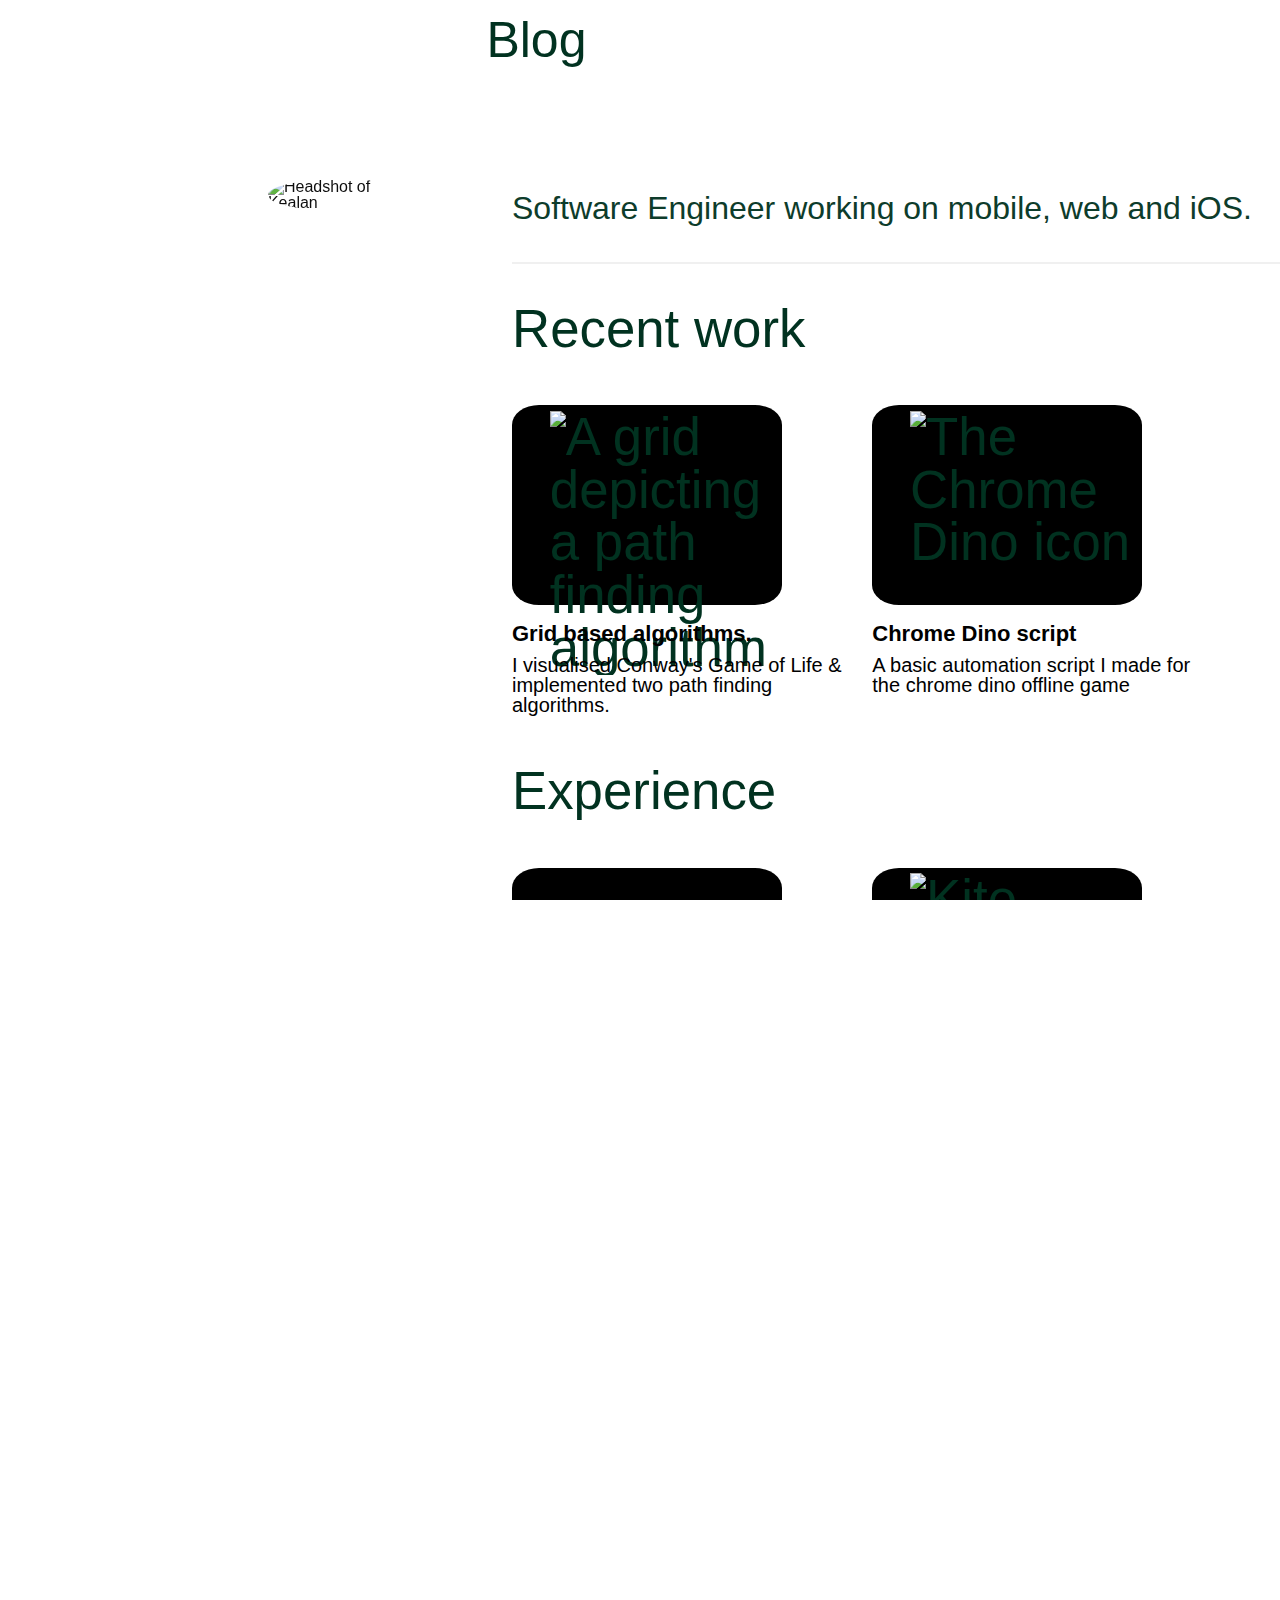
==== index.html @ 97d8ef29 "Add semantic markup for screen readers" ====
<!DOCTYPE html>
<html lang="en">

<head>
  <meta charset="utf-8">
  <title>Kealan Parr</title>
  <link rel="icon" type="image/png" href="assets/misc/icon.svg" sizes="16x16">
  <link href="assets/styles.css" rel="stylesheet">
  <script async src="assets/index.js"></script>
  <meta name="viewport" content="width=device-width,initial-scale=1.0">
</head>

<!-- I ideally would like to call this about.html, but Netlify need a file to be called index.html 🤔🤔🤔 -->
<body onload="window.scrollTo(0,0);">
  <div class="header">
    <div class="burgerContainer" onclick="burgerNav(this)">
      <div class="topBar"></div>
      <div class="middleBar"></div>
      <div class="bottomBar"></div>
    </div>
    <ul class="burgerNavHeader">
      <li class="burgerHeader">
        <a class="burgerNav" href="https://kealanparr.dev/">Blog</a>
      </li>
    </ul>
    <header class="inner noDrag">
      <img src="assets/misc/kealan.jpg" alt="Headshot of Kealan" class="headshot">
      <h1 class="intro">Hi, I'm Kealan Parr.</h1>
      <div class="contact">
        <ul>
          <!-- Email-->
          <li class="socialIcon">
            <a class="email iconLink" href="mailto:kea_parr@hotmail.co.uk" target="_blank"></a>
          </li>
          <!-- CV-->
          <li class="socialIcon">
            <a class="cv iconLink" href="assets/misc/KealanParrCV.pdf" target="_blank"></a>
          </li>
          <!-- Twitter-->
          <li class="socialIcon">
            <a class="twitter iconLink" href="https://twitter.com/kealanparr" target="_blank"></a>
          </li>
          <!-- GitHub-->
          <li class="socialIcon">
            <a class="github iconLink" href="https://github.com/AnonRobot" target="_blank"></a>
          </li>
          <!-- CodeWars-->
          <li class="socialIcon">
            <a class="codewars iconLink" href="https://www.codewars.com/users/KeaParr" target="_blank"></a>
          </li>
          <!-- LeetCode-->
          <li class="socialIcon">
            <a class="leetcode iconLink" href="https://leetcode.com/anonprogramman/" target="_blank"></a>
          </li>
        </ul>
      </div>
    </header>
  </div>
  <nav class="navContainer">
    <ul>
      <li class="navHeader">
        <a class="nav" href="https://kealanparr.dev/">
          Blog
        </a>
      </li>
    </ul>
  </nav>
  <main class="content">
    <h2 class="workStatement">Software Engineer working on mobile, web and iOS.</h2>
    <h3 class="rowHeader">Recent work</h3>
    <section class="row"><h6 class="screenReaderAccessibility">Recent work</h6>
      <div class="item">
        <div class="panel">
          <img class="logo" src="assets/panels/pathfinders.jpg" onclick="panelNav('https://github.com/AnonymousRepositoryStuff/path-finder-js/blob/master/PathFinder.js')" alt="A grid depicting a path finding algorithm">
        </div>
        <div>
          <p class="panelHeader">Grid based algorithms.</p>
          <p class="panelDescription">I visualised Conway's Game of Life & implemented two path finding algorithms.</p>
        </div>
      </div>
      <div class="item">
        <div class="panel">
          <img class="logo" src="assets/panels/dino.png" onclick="panelNav('https://github.com/AnonymousRepositoryStuff/Chrome-Dino-JS-script')" alt="The Chrome Dino icon">
        </div>
        <div>
          <p class="panelHeader">Chrome Dino script</p>
          <p class="panelDescription">A basic automation script I made for the chrome dino offline game</p>
        </div>
      </div>
    </section>
    <h3 class="rowHeader">Experience</h3>
      <section class="row"><h6 class="screenReaderAccessibility">Experience</h6>
        <div class="item">
          <div class="panel">
            <!-- Has to a div as we are using background property -->
            <span class="bet365" onclick="panelNav('https://www.bet365.com/#/HO/')" role="img" aria-label="bet365 logo"></span>
          </div>
          <div>
            <p class="panelHeader">bet365</p>
            <p class="position">Software Engineer</p>
            <p class="panelDescription">Talented software developer, delivering projects on the mobile, web and iOS
              app products. Entrusted with out of hours on-call duties, and mentoring juniors, working in a high
              pressure environment.</p>
          </div>
        </div>
        <div class="item">
          <div class="panel">
            <img class="logo" src="assets/panels/kite.png" alt="Kite Apparel logo">
          </div>
          <div>
            <p class="panelHeader">Kite Apparel</p>
            <p class="position">Free-lance Web developer</p>
            <p class="panelDescription">Produced a website, with 40 product pages from a customers specification.
              Worked collaboratively with a client to understand their needs; successfully created their site. Gained
              the ability to be incredibly accurate, as this project was completed alone. Delivering on time and on
              budget.</p>
          </div>
        </div>
      </section>
      <section class="row"><h6 class="screenReaderAccessibility">Experience</h6>
        <div class="item">
          <div class="panel">
            <img class="logo fdm" src="assets/panels/fdm.jpg" loading="lazy" onclick="panelNav('https://www.fdmgroup.com/')" alt="FDMGroup logo">
          </div>
          <div>
            <p class="panelHeader">FDM Group</p>
            <p class="position">Software Engineer Trainee</p>
            <p class="panelDescription">Finished a comprehensive programming training course covering: SQL, UNIX, OOP
              & C#. Received a passing grade and was immediately placed, passing all technical & business interviews
            </p>
          </div>
        </div>
        <div class="item">
          <div class="panel">
            <img class="logo mmaMMU" src="assets/panels/mmaMMU.png" loading="lazy" alt="An image of an MMA glove" >
          </div>
          <div>
            <p class="panelHeader">Manchester</p>
            <p class="position">Various Volunteering Roles</p>
            <p class="panelDescription">Various volunteering roles from teaching an MMA class, reading to
              disadvantaged children, tree planting & library work. As a reading volunteer some children jumped two
              reading years in six months, as a result of firm & fair pupil control.</p>
          </div>
        </div>
      </section>
    <h3 class="rowHeader">Education</h3>
      <section class="row"><h6 class="screenReaderAccessibility">Education</h6>
        <div class="item">
          <div class="panel">
            <img class="logo" src="assets/panels/mmu.png" loading="lazy" onclick="panelNav('https://www.mmu.ac.uk/')" alt="MMU logo">
          </div>
          <div>
            <p class="panelHeader">BSc Biology</p>
            <p class="position">Manchester Metropolitan University</p>
            <p class="panelDescription">First class honours</p>
          </div>
        </div>
        <div class="item">
          <div class="panel" id="northCodersPanel">
            <img class="logo" src="assets/panels/northCoders.png" loading="lazy" onclick="panelNav('https://northcoders.com/')" alt="northCoders logo">
          </div>
          <div>
            <p class="panelHeader"> Ignite Course</p>
            <p class="position">Northcoders</p>
            <p class="panelDescription">Completion of all sessions and projects</p>
          </div>
        </div>
      </section>
    <h3 class="rowHeader">Successes</h3>
      <section class="row"><h6 class="screenReaderAccessibility">Successes</h6>
        <div class="item" >
          <div class="panel">
            <img class="logo empire" src="assets/panels/empire.png" loading="lazy" onclick="panelNav('https://www.empiregrapplingevents.com/')" alt="Empire grappling logo">
          </div>
          <div>
            <p class="panelHeader">Empire International Open</p>
            <p class="position">Predators MMA & BJJ Academy</p>
            <p class="panelDescription">Gold</p>
          </div>
        </div>
        <div class="item">
          <div class="panel" id="navyPanel">
            <img class="logo" src="assets/panels/navy.png" loading="lazy" onclick="panelNav('https://www.royalnavy.mod.uk/our-organisation/bases-and-stations/training-establishments/university-royal-naval-units')" alt="The Royal Navy logo">
          </div>
          <div>
            <div>
              <p class="panelHeader">Foundation Degree</p>
              <p class="position">Management & Leadership</p>
              <p class="panelDescription">Royal Naval Reserves - Officer Training</p>
            </div>
          </div>
        </div>
      </section>
    <h3 class="rowHeader">Certificates</h3>
      <section class="row"><h6 class="screenReaderAccessibility">freeCodeCamp</h6>
        <div class="item">
          <div class="panel fccPanel">
            <img class="logo fcc" src="assets/panels/fcc.jpg" loading="lazy" onclick="panelNav('https://www.freecodecamp.org/certification/kealan-parr/responsive-web-design')" alt="freeCodeCamp logo">
          </div>
          <div>
            <p class="panelHeader">freeCodeCamp</p>
            <p class="position">Responsive Web Design</p>
            <p class="panelDescription">Completion of the course representing around 300hrs work</p>
          </div>
        </div>
        <div class="item">
          <div class="panel fccPanel">
            <img class="logo fcc" src="assets/panels/fcc.jpg" loading="lazy" onclick="panelNav('https://www.freecodecamp.org/certification/kealan-parr/javascript-algorithms-and-data-structures')" alt="freeCodeCamp logo">
          </div>
          <div>
            <p class="panelHeader">freeCodeCamp</p>
            <p class="position">JS Algorithms and Data Structures</p>
            <p class="panelDescription">Completion of the course representing around 300hrs work</p>
          </div>
        </div>
    </section>
  </main>
</body>
---- assets/styles.css ----
/*
* Prefixed by https://autoprefixer.github.io
* PostCSS: v7.0.29,
* Autoprefixer: v9.7.6
* Browsers: last 4 version
*/

/* ------------------------- CSS RESET ------------------------- */
a,abbr,acronym,address,applet,article,aside,audio,b,big,blockquote,body,canvas,caption,center,cite,code,dd,del,details,dfn,div,main,dl,dt,em,embed,fieldset,figcaption,figure,footer,form,h1,h2,h3,h4,h5,h6,header,hgroup,html,i,iframe,img,ins,kbd,label,legend,li,mark,menu,nav,object,ol,output,p,pre,q,ruby,s,samp,section,small,span,strike,strong,sub,summary,sup,table,tbody,td,tfoot,th,thead,time,tr,tt,u,ul,var,video {
    margin: 0;
    padding: 0;
    border: 0;
    font-size: 100%;
    font: inherit;
    vertical-align: baseline;
    font-family: "Source Sans Pro", Helvetica, sans-serif;
    -webkit-box-sizing: border-box;
            box-sizing: border-box;
}

article,aside,details,figcaption,figure,footer,header,hgroup,menu,nav,section {
    display: block
}

html { 
    height: 100%;
    overflow: auto;
}

body {
    line-height: 1;
    overflow: auto;
    height: 100%;
}

ol,ul {
    list-style: none;
}

a {
    text-decoration: none;
    color: #787878;
}

/* ------------------------- CSS RESET ------------------------- */

/* Accesability checks and W3 best practices is to include a header nested inside the section tag  */
/* But it looks quite ugly. So keep it there for screen readers, but hide it for sighted people */
.screenReaderAccessibility {
    display: none;
}

.mmu, .fcc, .empire {
    width: 200px;
    height: 110px;
}

.fdm, .mmaMMU {
    border-radius: 10%;
    width: 283px;
    height: 213px;
}

.contact {
    float: right;
}

.socialIcon {
    display: inline;
    margin-right: 18px;
}

.iconLink::before {
    content: "";
    display: inline-block;
    height: 40px;
    width: 40px;
    background-size: 40px 40px;
    background-repeat: no-repeat;
}

.email::before {
    background-image: url(socialIcons/email.svg);
}

.cv::before {
    background-image: url(socialIcons/cv.svg);
}

.twitter::before {
    background-image: url(socialIcons/twitter.svg);
}

.github::before {
    background-image: url(socialIcons/github.svg);
}

.codewars::before {
    background-image: url(socialIcons/codewars.svg);
}

.leetcode::before {
    background-image: url(socialIcons/leetcode.svg);
}

.headshot {
    width: 35%;
    float: right;
    border-radius: 50%;
    margin-bottom: 5%;
    min-width: 100px;
}

.intro {
    color: #fff;
    font-size: 2em;
    float: right;
    margin-bottom: 5%;
    text-align: right;
    width: 100%;
}

/* PASSED QA */

.topBar, .middleBar, .bottomBar {
    width: 100px;
    height: 5px;
    background-color: #fff;
    margin: 15px 0;
    -webkit-transition: 0.4s;
    -o-transition: 0.4s;
    transition: 0.4s;
}

.burgerOpenToggle .topBar {
    -webkit-transform: rotate(23deg);
    -ms-transform: rotate(23deg);
        transform: rotate(23deg);
}

.burgerOpenToggle .middleBar {opacity: 0;}

.burgerOpenToggle .bottomBar {
    -webkit-transform: rotate(-23deg);
    -ms-transform: rotate(-23deg);
        transform: rotate(-23deg);
}

/* Ensure the text and nav items come in on opacity */
.burgerOpenToggle .burgerHeader {
    -webkit-transition: opacity 0.3s;
    -o-transition: opacity 0.3s;
    transition: opacity 0.3s;
    -webkit-transition: opacity 0.5s;
    opacity: 1;
    pointer-events: all;
}

.burgerHeader {
    opacity: 0;
    pointer-events: none;
    display: inline-block;
    margin-right: 5%;
}

/* PASSED QA */

/* I included this because I hate on a click and drag everything highlights blue. Personal pref, but it drives me doolally */
.noDrag {
    -webkit-touch-callout: none;
    -webkit-user-select: none;
    -moz-user-select: none;
    -ms-user-select: none;
    user-select: none;
}

.header {
    position: fixed;
    width: 35%;
    height: 100%;
    opacity: 0.95;
    background-image: url(misc/forest.jpg);
    background-size: 100% 100%;
}

.inner {
    padding: 40% 8% 8% 0;
    height: 100%;
}

.iconify {
    width: 40px;
    height: 40px;
    color: #fff;
}

.navContainer {
    margin-left: 38%;
}

.content {
    position: relative;
    display: block;
    margin-left: 35%;
    padding-left: 5%;
    width: 65%;
}

.workStatement {
    font-size: 2em;
    color: #013220 ;
    border-bottom: solid 2px #efefef;
    padding: 5% 0;
    margin: 5% 0;
    opacity: 0.95;
}

.row {
    font-size: 3.3em;
    margin-bottom: 50px;
    width: 100%;
    float: left;
}

.rowHeader {
    font-size: 3.3em;
    color: #013220;
    margin-bottom: 50px;
    width: 100%;
    float: left;
}

.logo {
    width: 200px;
    height: 190px;
    margin-top: 2%;
    margin-left: 14%;
}

.item {
    vertical-align: top;
    width: 45%;
    display: inline-block;
}

#navyPanel {
    background-color: #000b40;
}

.position {
    font-size: 18px;
    width: 100%;
    display: block;
    font-weight: bold;
}

.burgerNavHeader {
    display: none;
}

.rowTwo {
    margin-top: 10%;
    margin-left: 38%;
}

.panelDescription {
    font-size: 20px;
    width: 100%;
    vertical-align: top;
    padding-right: 3%;
    display: inline-block;
}



.panel {
    background-color: black;
    height: 200px;
    width: 270px;
    border-radius: 10%;
    display: block;
    cursor: pointer;
    color: #013220;
}

.northCodersPanel {
    background-color: black;
    height: 200px;
    width: 270px;
    border-radius: 10%;
    display: block;
    cursor: pointer;
    color: #013220;
    text-align: center;
}

.bet365 {
    display: block;
    background: url(panels/bet365.svg);
    width: 70%;
    height: 100%;
    cursor: pointer;
    background-size: contain;
    background-repeat: no-repeat;
    background-position: 50%;
    margin: auto;
}


.panelHeader {
    padding-top: 5%;
    display: block;
    font-size: 22px;
    width: 100%;
    font-weight: bold;
}

.nav {
    font-size: 50px;
    color: #013220 ;
    display: inline-block;
    margin-bottom: 50px;
    margin-top: 15%;
}

.navHeader {
    display: inline-block;
    margin-right: 5%;
}

.burgerNav {
    color: #fff;
    display: inline-block;
    font-size: 50px;
    padding-bottom: 15%;
}

.burgerContainer {
    display: none;
    pointer-events: none;
}

.position, .panelHeader {
    padding-bottom: 3%;
}


/* ============================================================ 
 MEDIA QUERIES 
 
 • 320px is the smallest I think is reasonable to support 
 • https://ux.stackexchange.com/questions/53911/what-is-the-smallest-screen-size-you-design-for

 ============================================================ */

@media screen and (max-width: 1180px) {

    .burgerNavHeader {
        display: inline-block;
        width: 65%;
        vertical-align: top;
        margin-top: 7%;
        margin-left: 4%;
    }

    .burgerContainer {
        display: inline-block;
        margin-top: 6%;
        margin-left: 5%;
        cursor: pointer;
        pointer-events: all;
    }

    .inner {
        padding: 0% 10% 0% 10%;
        width: 100%;
        height: 71%;
    }
    
    .header {
        position: relative;
        width: 100%;
        height: 380px; 
    }

    .navContainer {
        display: none;
    }

    .content {
        margin-left: 3%;
        width: 97%;
    }

    .headshot {
        width: 15%;
        float: right;
        border-radius: 50%;
        margin-left: 5%;
        margin-top: 3%;
    }

    .intro {
        margin-top: 5%;
        margin-bottom: 3%;
        width: 70%;
    }

    .panel, .navyPanel {
        width: 350px;
        height: 230px;
    }

    .logo {
        width: 240px;
        height: 220px;
    }
}

@media screen and (max-width: 830px) {

    .topBar, .middleBar, .bottomBar {
        width: 80px;
        height: 5px;
    }

    .burgerNavHeader {
        margin-top: 8.5%;
    }

    .rowHeader {
        font-size: 2em;
    }

    .workStatement {
        font-size: 1.6em;
    }
    
    .item {
        padding-bottom: 4%;
    }

    .panel, .navyPanel {
        width: 275px;
        height: 170px;
    }
    
    .logo {
        width: 200px;
        height: 160px;
    }

    .panelHeader {
        font-size: 20px;
    }

    .position {
        font-size: 18px;
    }

    .panelDescription {
        font-size: 17px;
    }
    
    .header {
        height: 370px;
    }

    .inner {
        height: 40%;
    }

    .header {
        height: 350px;
    }

    .burgerOpenToggle .topBar {
        -webkit-transform: rotate(30deg);
        -ms-transform: rotate(30deg);
            transform: rotate(30deg);
    }
    
    .burgerOpenToggle .bottomBar {
        -webkit-transform: rotate(-30deg);
        -ms-transform: rotate(-30deg);
            transform: rotate(-30deg);
    }
}

@media screen and (max-width: 670px) {
    
    .logo {
        width: 150px;
        height: 130px;
    }

    .panel, .navyPanel {
        width: 200px;
        height: 140px;
    }

    .rowHeader {
        margin-bottom: 20px;
    } 

    .panelHeader, .position, .panelDescription {
        padding-right: 8%;
    }

    .workStatement {
        font-size: 20px;
    }

    .intro, .contact {
        float: none;
        text-align: right;
    }

    .socialIcon {
        margin-right: 4px;
    }

    .intro {
        font-size: 29px;
        padding-top: 6%;
        width: 100%;
    }

    .burgerOpenToggle .topBar {
        -webkit-transform: rotate(28deg);
        -ms-transform: rotate(28deg);
            transform: rotate(28deg);
    }
    
    .burgerOpenToggle .bottomBar {
        -webkit-transform: rotate(-28deg);
        -ms-transform: rotate(-28deg);
            transform: rotate(-28deg);
    }
}

@media screen and (max-width: 570px) {
   
    .intro {
        font-size: 25px;

    }

    .topBar, .middleBar, .bottomBar {
        width: 50px;
        margin: 5px 0;
    }

    .inner {
        padding: 0 10% 0 0;
    }

    .headshot {
        margin-bottom: 2%;
    }

    
    .burgerOpenToggle .topBar {
        -webkit-transform: rotate(23deg);
        -ms-transform: rotate(23deg);
            transform: rotate(23deg);
    }
    
    .burgerOpenToggle .bottomBar {
        -webkit-transform: rotate(-23deg);
        -ms-transform: rotate(-23deg);
            transform: rotate(-23deg);
    }
}

@media screen and (max-width: 490px) {

    .item {
        display: block;
        width: 100%;
    }

    .panel, .navyPanel {
        height: 250px;
        width: 96%;
        margin: auto;
    }

    .logo {
        width: 90%;
        height: 90%;
        margin-top: 3%;
        margin-left: 5%;
    }

    .content {
        margin-left: 0%;
        width: 100%;
        padding-left: 0;
    }

    .workStatement {
        padding-left: 5%;
    }

    .panelDescription {
        padding-right: 2%;
        font-size: 20px;
        padding-left: 3%;
    }

    .panelHeader {
        padding-right: 0;
        padding-left: 3%;
        font-size: 25px;
    }

    .rowHeader {
        padding-left: 3%;
    }

    .position {
        padding-left: 3%;
    }

    .headshot {
        display: block;
        margin-top: 5%;
        float: none;
        margin-left: 0;
        margin-right: 0;
        width: 30%;
        min-width: 150px;
    }

    .intro {
        display: none;
    }

    .inner {
        height: 67%;
        padding: 0 0 0 0;
    }

    .contact {
        text-align: center;
    }

    .headshot {
        margin: 0 auto 5% auto;
    }

    .codewars::before, .leetcode::before {
        display: none;
        pointer-events: none;
    }

    .socialIcon {
        margin-right: 10px;
    }

    .burgerOpenToggle .topBar {
        -webkit-transform: rotate(21deg);
        -ms-transform: rotate(21deg);
            transform: rotate(21deg);
    }
    
    .burgerOpenToggle .bottomBar {
        -webkit-transform: rotate(-21deg);
        -ms-transform: rotate(-21deg);
            transform: rotate(-21deg);
    }
} 

@media screen and (max-width: 385px) {

    .burgerOpenToggle .topBar {
        -webkit-transform: rotate(23deg);
        -ms-transform: rotate(23deg);
            transform: rotate(23deg);
    }
    
    .burgerOpenToggle .bottomBar {
        -webkit-transform: rotate(-23deg);
        -ms-transform: rotate(-23deg);
            transform: rotate(-23deg);
    }
}

/* Moved to the bottom, to maximise its specificity, and ensure the background color gets applied */
.fccPanel {
    background-color: #006401;
}
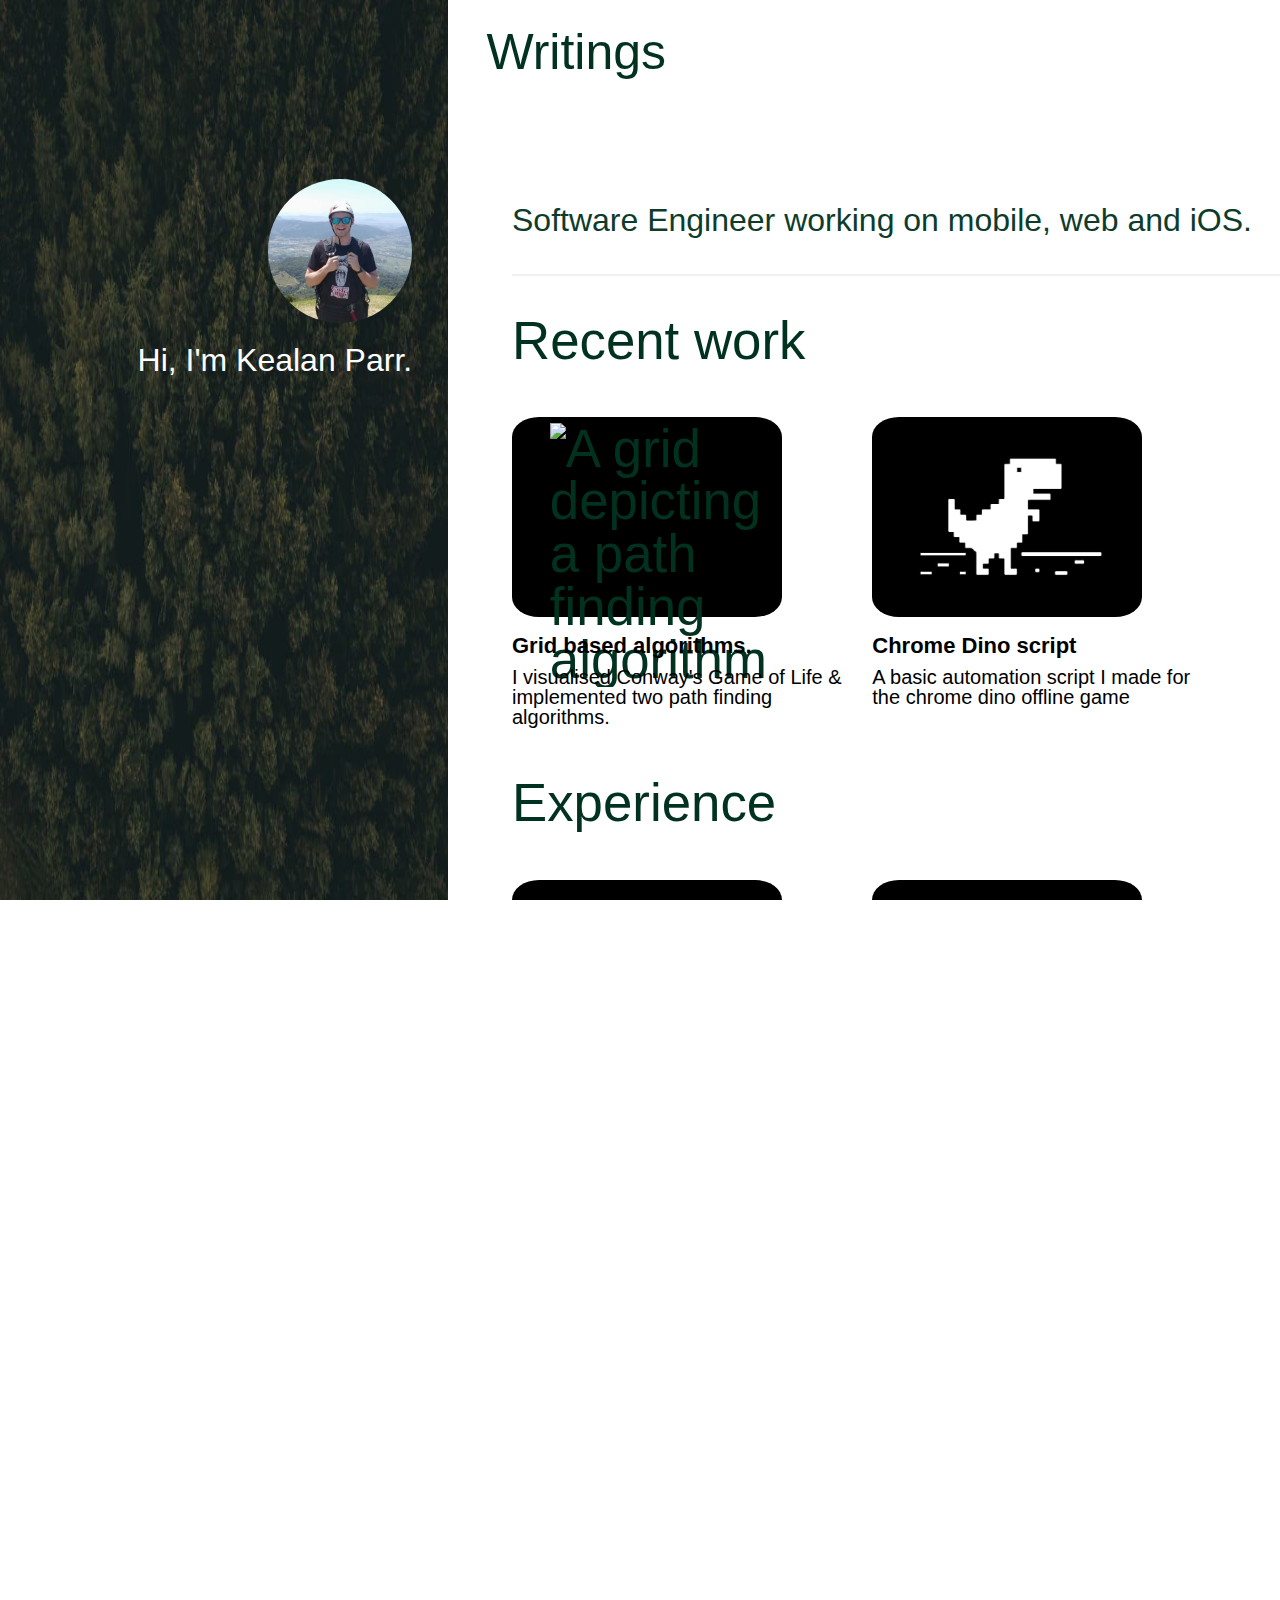
==== commit c2dfc443: "Squoosh the images to make huge image savings, and updated my CV" ====
--- a/index.html
+++ b/index.html
@@ -1,218 +1,217 @@
 <!DOCTYPE html>
 <html lang="en">
 
-<head>
-  <meta charset="utf-8">
-  <title>Kealan Parr</title>
-  <link rel="icon" type="image/png" href="assets/misc/icon.svg" sizes="16x16">
-  <link href="assets/styles.css" rel="stylesheet">
-  <script async src="assets/index.js"></script>
-  <meta name="viewport" content="width=device-width,initial-scale=1.0">
-</head>
+	<head>
+		<meta charset="utf-8">
+		<title>Kealan Parr</title>
+		<link rel="icon" type="image/png" href="assets/misc/icon.svg" sizes="16x16">
+		<link href="assets/styles.css" rel="stylesheet">
+		<script async src="assets/index.js"></script>
+		<meta name="viewport" content="width=device-width,initial-scale=1.0">
+	</head>
 
-<!-- I ideally would like to call this about.html, but Netlify need a file to be called index.html 🤔🤔🤔 -->
-<body onload="window.scrollTo(0,0);">
-  <div class="header">
-    <div class="burgerContainer" onclick="burgerNav(this)">
-      <div class="topBar"></div>
-      <div class="middleBar"></div>
-      <div class="bottomBar"></div>
-    </div>
-    <ul class="burgerNavHeader">
-      <li class="burgerHeader">
-        <a class="burgerNav" href="https://kealanparr.dev/">Blog</a>
-      </li>
-    </ul>
-    <header class="inner noDrag">
-      <img src="assets/misc/kealan.jpg" alt="Headshot of Kealan" class="headshot">
-      <h1 class="intro">Hi, I'm Kealan Parr.</h1>
-      <div class="contact">
-        <ul>
-          <!-- Email-->
-          <li class="socialIcon">
-            <a class="email iconLink" href="mailto:kea_parr@hotmail.co.uk" target="_blank"></a>
-          </li>
-          <!-- CV-->
-          <li class="socialIcon">
-            <a class="cv iconLink" href="assets/misc/KealanParrCV.pdf" target="_blank"></a>
-          </li>
-          <!-- Twitter-->
-          <li class="socialIcon">
-            <a class="twitter iconLink" href="https://twitter.com/kealanparr" target="_blank"></a>
-          </li>
-          <!-- GitHub-->
-          <li class="socialIcon">
-            <a class="github iconLink" href="https://github.com/AnonRobot" target="_blank"></a>
-          </li>
-          <!-- CodeWars-->
-          <li class="socialIcon">
-            <a class="codewars iconLink" href="https://www.codewars.com/users/KeaParr" target="_blank"></a>
-          </li>
-          <!-- LeetCode-->
-          <li class="socialIcon">
-            <a class="leetcode iconLink" href="https://leetcode.com/anonprogramman/" target="_blank"></a>
-          </li>
-        </ul>
-      </div>
-    </header>
-  </div>
-  <nav class="navContainer">
-    <ul>
-      <li class="navHeader">
-        <a class="nav" href="https://kealanparr.dev/">
-          Blog
-        </a>
-      </li>
-    </ul>
-  </nav>
-  <main class="content">
-    <h2 class="workStatement">Software Engineer working on mobile, web and iOS.</h2>
-    <h3 class="rowHeader">Recent work</h3>
-    <section class="row"><h6 class="screenReaderAccessibility">Recent work</h6>
-      <div class="item">
-        <div class="panel">
-          <img class="logo" src="assets/panels/pathfinders.jpg" onclick="panelNav('https://github.com/AnonymousRepositoryStuff/path-finder-js/blob/master/PathFinder.js')" alt="A grid depicting a path finding algorithm">
-        </div>
-        <div>
-          <p class="panelHeader">Grid based algorithms.</p>
-          <p class="panelDescription">I visualised Conway's Game of Life & implemented two path finding algorithms.</p>
-        </div>
-      </div>
-      <div class="item">
-        <div class="panel">
-          <img class="logo" src="assets/panels/dino.png" onclick="panelNav('https://github.com/AnonymousRepositoryStuff/Chrome-Dino-JS-script')" alt="The Chrome Dino icon">
-        </div>
-        <div>
-          <p class="panelHeader">Chrome Dino script</p>
-          <p class="panelDescription">A basic automation script I made for the chrome dino offline game</p>
-        </div>
-      </div>
-    </section>
-    <h3 class="rowHeader">Experience</h3>
-      <section class="row"><h6 class="screenReaderAccessibility">Experience</h6>
-        <div class="item">
-          <div class="panel">
-            <!-- Has to a div as we are using background property -->
-            <span class="bet365" onclick="panelNav('https://www.bet365.com/#/HO/')" role="img" aria-label="bet365 logo"></span>
-          </div>
-          <div>
-            <p class="panelHeader">bet365</p>
-            <p class="position">Software Engineer</p>
-            <p class="panelDescription">Talented software developer, delivering projects on the mobile, web and iOS
-              app products. Entrusted with out of hours on-call duties, and mentoring juniors, working in a high
-              pressure environment.</p>
-          </div>
-        </div>
-        <div class="item">
-          <div class="panel">
-            <img class="logo" src="assets/panels/kite.png" alt="Kite Apparel logo">
-          </div>
-          <div>
-            <p class="panelHeader">Kite Apparel</p>
-            <p class="position">Free-lance Web developer</p>
-            <p class="panelDescription">Produced a website, with 40 product pages from a customers specification.
-              Worked collaboratively with a client to understand their needs; successfully created their site. Gained
-              the ability to be incredibly accurate, as this project was completed alone. Delivering on time and on
-              budget.</p>
-          </div>
-        </div>
-      </section>
-      <section class="row"><h6 class="screenReaderAccessibility">Experience</h6>
-        <div class="item">
-          <div class="panel">
-            <img class="logo fdm" src="assets/panels/fdm.jpg" loading="lazy" onclick="panelNav('https://www.fdmgroup.com/')" alt="FDMGroup logo">
-          </div>
-          <div>
-            <p class="panelHeader">FDM Group</p>
-            <p class="position">Software Engineer Trainee</p>
-            <p class="panelDescription">Finished a comprehensive programming training course covering: SQL, UNIX, OOP
-              & C#. Received a passing grade and was immediately placed, passing all technical & business interviews
-            </p>
-          </div>
-        </div>
-        <div class="item">
-          <div class="panel">
-            <img class="logo mmaMMU" src="assets/panels/mmaMMU.png" loading="lazy" alt="An image of an MMA glove" >
-          </div>
-          <div>
-            <p class="panelHeader">Manchester</p>
-            <p class="position">Various Volunteering Roles</p>
-            <p class="panelDescription">Various volunteering roles from teaching an MMA class, reading to
-              disadvantaged children, tree planting & library work. As a reading volunteer some children jumped two
-              reading years in six months, as a result of firm & fair pupil control.</p>
-          </div>
-        </div>
-      </section>
-    <h3 class="rowHeader">Education</h3>
-      <section class="row"><h6 class="screenReaderAccessibility">Education</h6>
-        <div class="item">
-          <div class="panel">
-            <img class="logo" src="assets/panels/mmu.png" loading="lazy" onclick="panelNav('https://www.mmu.ac.uk/')" alt="MMU logo">
-          </div>
-          <div>
-            <p class="panelHeader">BSc Biology</p>
-            <p class="position">Manchester Metropolitan University</p>
-            <p class="panelDescription">First class honours</p>
-          </div>
-        </div>
-        <div class="item">
-          <div class="panel" id="northCodersPanel">
-            <img class="logo" src="assets/panels/northCoders.png" loading="lazy" onclick="panelNav('https://northcoders.com/')" alt="northCoders logo">
-          </div>
-          <div>
-            <p class="panelHeader"> Ignite Course</p>
-            <p class="position">Northcoders</p>
-            <p class="panelDescription">Completion of all sessions and projects</p>
-          </div>
-        </div>
-      </section>
-    <h3 class="rowHeader">Successes</h3>
-      <section class="row"><h6 class="screenReaderAccessibility">Successes</h6>
-        <div class="item" >
-          <div class="panel">
-            <img class="logo empire" src="assets/panels/empire.png" loading="lazy" onclick="panelNav('https://www.empiregrapplingevents.com/')" alt="Empire grappling logo">
-          </div>
-          <div>
-            <p class="panelHeader">Empire International Open</p>
-            <p class="position">Predators MMA & BJJ Academy</p>
-            <p class="panelDescription">Gold</p>
-          </div>
-        </div>
-        <div class="item">
-          <div class="panel" id="navyPanel">
-            <img class="logo" src="assets/panels/navy.png" loading="lazy" onclick="panelNav('https://www.royalnavy.mod.uk/our-organisation/bases-and-stations/training-establishments/university-royal-naval-units')" alt="The Royal Navy logo">
-          </div>
-          <div>
-            <div>
-              <p class="panelHeader">Foundation Degree</p>
-              <p class="position">Management & Leadership</p>
-              <p class="panelDescription">Royal Naval Reserves - Officer Training</p>
-            </div>
-          </div>
-        </div>
-      </section>
-    <h3 class="rowHeader">Certificates</h3>
-      <section class="row"><h6 class="screenReaderAccessibility">freeCodeCamp</h6>
-        <div class="item">
-          <div class="panel fccPanel">
-            <img class="logo fcc" src="assets/panels/fcc.jpg" loading="lazy" onclick="panelNav('https://www.freecodecamp.org/certification/kealan-parr/responsive-web-design')" alt="freeCodeCamp logo">
-          </div>
-          <div>
-            <p class="panelHeader">freeCodeCamp</p>
-            <p class="position">Responsive Web Design</p>
-            <p class="panelDescription">Completion of the course representing around 300hrs work</p>
-          </div>
-        </div>
-        <div class="item">
-          <div class="panel fccPanel">
-            <img class="logo fcc" src="assets/panels/fcc.jpg" loading="lazy" onclick="panelNav('https://www.freecodecamp.org/certification/kealan-parr/javascript-algorithms-and-data-structures')" alt="freeCodeCamp logo">
-          </div>
-          <div>
-            <p class="panelHeader">freeCodeCamp</p>
-            <p class="position">JS Algorithms and Data Structures</p>
-            <p class="panelDescription">Completion of the course representing around 300hrs work</p>
-          </div>
-        </div>
-    </section>
-  </main>
-</body>+	<!-- I ideally would like to call this about.html, but Netlify need a file to be called index.html 🤔🤔🤔 -->
+	<body onload="window.scrollTo(0,0);">
+		<div class="header">
+			<div class="burgerContainer" onclick="burgerNav(this)">
+				<div class="topBar"></div>
+				<div class="middleBar"></div>
+				<div class="bottomBar"></div>
+			</div>
+			<ul class="burgerNavHeader">
+				<li class="burgerHeader">
+					<a class="burgerNav" href="writings.html">Writings</a>
+				</li>
+			</ul>
+			<header class="inner noDrag">
+				<img src="assets/misc/kealan.jpg" alt="Headshot of Kealan" class="headshot">
+				<h1 class="intro">Hi, I'm Kealan Parr.</h1>
+				<div class="contact">
+					<ul>
+						<!-- Email-->
+						<li class="socialIcon">
+							<a class="email iconLink" href="mailto:kea_parr@hotmail.co.uk" target="_blank"></a>
+						</li>
+						<!-- CV-->
+						<li class="socialIcon">
+							<a class="cv iconLink" href="assets/misc/KealanParr-CV.pdf" target="_blank"></a>
+						</li>
+						<!-- Twitter-->
+						<li class="socialIcon">
+							<a class="twitter iconLink" href="https://twitter.com/kealanparr" target="_blank"></a>
+						</li>
+						<!-- GitHub-->
+						<li class="socialIcon">
+							<a class="github iconLink" href="https://github.com/AnonRobot" target="_blank"></a>
+						</li>
+						<!-- CodeWars-->
+						<li class="socialIcon">
+							<a class="codewars iconLink" href="https://www.codewars.com/users/KeaParr" target="_blank"></a>
+						</li>
+						<!-- LeetCode-->
+						<li class="socialIcon">
+							<a class="leetcode iconLink" href="https://leetcode.com/anonprogramman/" target="_blank"></a>
+						</li>
+					</ul>
+				</div>
+			</header>
+		</div>
+		<nav class="navContainer">
+			<ul>
+				<li class="navHeader">
+					<a class="nav" href="writings.html">Writings</a>
+				</li>
+			</ul>
+		</nav>
+		<main class="content">
+			<h2 class="workStatement">Software Engineer working on mobile, web and iOS.</h2>
+			<h3 class="rowHeader">Recent work</h3>
+			<section class="row"><h6 class="screenReaderAccessibility">Recent work</h6>
+				<div class="item">
+					<div class="panel">
+						<img class="logo" src="assets/panels/pathfinders.jpg" onclick="panelNav('https://github.com/AnonymousRepositoryStuff/path-finder-js/blob/master/PathFinder.js')" alt="A grid depicting a path finding algorithm">
+					</div>
+					<div>
+						<p class="panelHeader">Grid based algorithms.</p>
+						<p class="panelDescription">I visualised Conway's Game of Life & implemented two path finding algorithms.</p>
+					</div>
+				</div>
+				<div class="item">
+					<div class="panel">
+						<img class="logo" src="assets/panels/dino.jpg" onclick="panelNav('https://github.com/AnonymousRepositoryStuff/Chrome-Dino-JS-script')" alt="The Chrome Dino icon">
+					</div>
+					<div>
+						<p class="panelHeader">Chrome Dino script</p>
+						<p class="panelDescription">A basic automation script I made for the chrome dino offline game</p>
+					</div>
+				</div>
+			</section>
+			<h3 class="rowHeader">Experience</h3>
+				<section class="row"><h6 class="screenReaderAccessibility">Experience</h6>
+					<div class="item">
+						<div class="panel">
+							<!-- Has to a div as we are using background property -->
+							<span class="bet365" onclick="panelNav('https://www.bet365.com/#/HO/')" role="img" aria-label="bet365 logo"></span>
+						</div>
+						<div>
+							<p class="panelHeader">bet365</p>
+							<p class="position">Software Engineer</p>
+							<p class="panelDescription">Talented software developer, delivering projects on the mobile, web and iOS
+								app products. Entrusted with out of hours on-call duties, and mentoring juniors, working in a high
+								pressure environment.</p>
+						</div>
+					</div>
+					<div class="item">
+						<div class="panel">
+							<img class="logo" src="assets/panels/kite.jpg" alt="Kite Apparel logo">
+						</div>
+						<div>
+							<p class="panelHeader">Kite Apparel</p>
+							<p class="position">Free-lance Web developer</p>
+							<p class="panelDescription">Produced a website, with 40 product pages from a customers specification.
+								Worked collaboratively with a client to understand their needs; successfully created their site. Gained
+								the ability to be incredibly accurate, as this project was completed alone. Delivering on time and on
+								budget.</p>
+						</div>
+					</div>
+				</section>
+				<section class="row"><h6 class="screenReaderAccessibility">Experience</h6>
+					<div class="item">
+						<div class="panel">
+							<img class="logo fdm" src="assets/panels/fdm.jpg" loading="lazy" onclick="panelNav('https://www.fdmgroup.com/')" alt="FDMGroup logo">
+						</div>
+						<div>
+							<p class="panelHeader">FDM Group</p>
+							<p class="position">Software Engineer Trainee</p>
+							<p class="panelDescription">Finished a comprehensive programming training course covering: SQL, UNIX, OOP
+								& C#. Received a passing grade and was immediately placed, passing all technical & business interviews
+							</p>
+						</div>
+					</div>
+					<div class="item">
+						<div class="panel">
+							<img class="logo mmaMMU" src="assets/panels/mmaMMU.jpg" loading="lazy" alt="An image of an MMA glove" >
+						</div>
+						<div>
+							<p class="panelHeader">Manchester</p>
+							<p class="position">Various Volunteering Roles</p>
+							<p class="panelDescription">Various volunteering roles from teaching an MMA class, reading to
+								disadvantaged children, tree planting & library work. As a reading volunteer some children jumped two
+								reading years in six months, as a result of firm & fair pupil control.</p>
+						</div>
+					</div>
+				</section>
+			<h3 class="rowHeader">Education</h3>
+				<section class="row"><h6 class="screenReaderAccessibility">Education</h6>
+					<div class="item">
+						<div class="panel">
+							<img class="logo" src="assets/panels/mmu.jpg" loading="lazy" onclick="panelNav('https://www.mmu.ac.uk/')" alt="MMU logo">
+						</div>
+						<div>
+							<p class="panelHeader">BSc Biology</p>
+							<p class="position">Manchester Metropolitan University</p>
+							<p class="panelDescription">First class honours</p>
+						</div>
+					</div>
+					<div class="item">
+						<div class="panel" id="northCodersPanel">
+							<img class="logo" src="assets/panels/northCoders.jpg" loading="lazy" onclick="panelNav('https://northcoders.com/')" alt="northCoders logo">
+						</div>
+						<div>
+							<p class="panelHeader"> Ignite Course</p>
+							<p class="position">Northcoders</p>
+							<p class="panelDescription">Completion of all sessions and projects</p>
+						</div>
+					</div>
+				</section>
+			<h3 class="rowHeader">Successes</h3>
+				<section class="row"><h6 class="screenReaderAccessibility">Successes</h6>
+					<div class="item" >
+						<div class="panel">
+							<img class="logo empire" src="assets/panels/empire.jpg" loading="lazy" onclick="panelNav('https://www.empiregrapplingevents.com/')" alt="Empire grappling logo">
+						</div>
+						<div>
+							<p class="panelHeader">Empire International Open</p>
+							<p class="position">Predators MMA & BJJ Academy</p>
+							<p class="panelDescription">Gold</p>
+						</div>
+					</div>
+					<div class="item">
+						<div class="panel" id="navyPanel">
+							<img class="logo" src="assets/panels/navy.jpg" loading="lazy" onclick="panelNav('https://www.royalnavy.mod.uk/our-organisation/bases-and-stations/training-establishments/university-royal-naval-units')" alt="The Royal Navy logo">
+						</div>
+						<div>
+							<div>
+								<p class="panelHeader">Foundation Degree</p>
+								<p class="position">Management & Leadership</p>
+								<p class="panelDescription">Royal Naval Reserves - Officer Training</p>
+							</div>
+						</div>
+					</div>
+				</section>
+			<h3 class="rowHeader">Certificates</h3>
+				<section class="row"><h6 class="screenReaderAccessibility">freeCodeCamp</h6>
+					<div class="item">
+						<div class="panel fccPanel">
+							<img class="logo fcc" src="assets/panels/fcc.jpg" loading="lazy" onclick="panelNav('https://www.freecodecamp.org/certification/kealan-parr/responsive-web-design')" alt="freeCodeCamp logo">
+						</div>
+						<div>
+							<p class="panelHeader">freeCodeCamp</p>
+							<p class="position">Responsive Web Design</p>
+							<p class="panelDescription">Completion of the course representing around 300hrs work</p>
+						</div>
+					</div>
+					<div class="item">
+						<div class="panel fccPanel">
+							<img class="logo fcc" src="assets/panels/fcc.jpg" loading="lazy" onclick="panelNav('https://www.freecodecamp.org/certification/kealan-parr/javascript-algorithms-and-data-structures')" alt="freeCodeCamp logo">
+						</div>
+						<div>
+							<p class="panelHeader">freeCodeCamp</p>
+							<p class="position">JS Algorithms and Data Structures</p>
+							<p class="panelDescription">Completion of the course representing around 300hrs work</p>
+						</div>
+					</div>
+			</section>
+		</main>
+	</body>
+</html>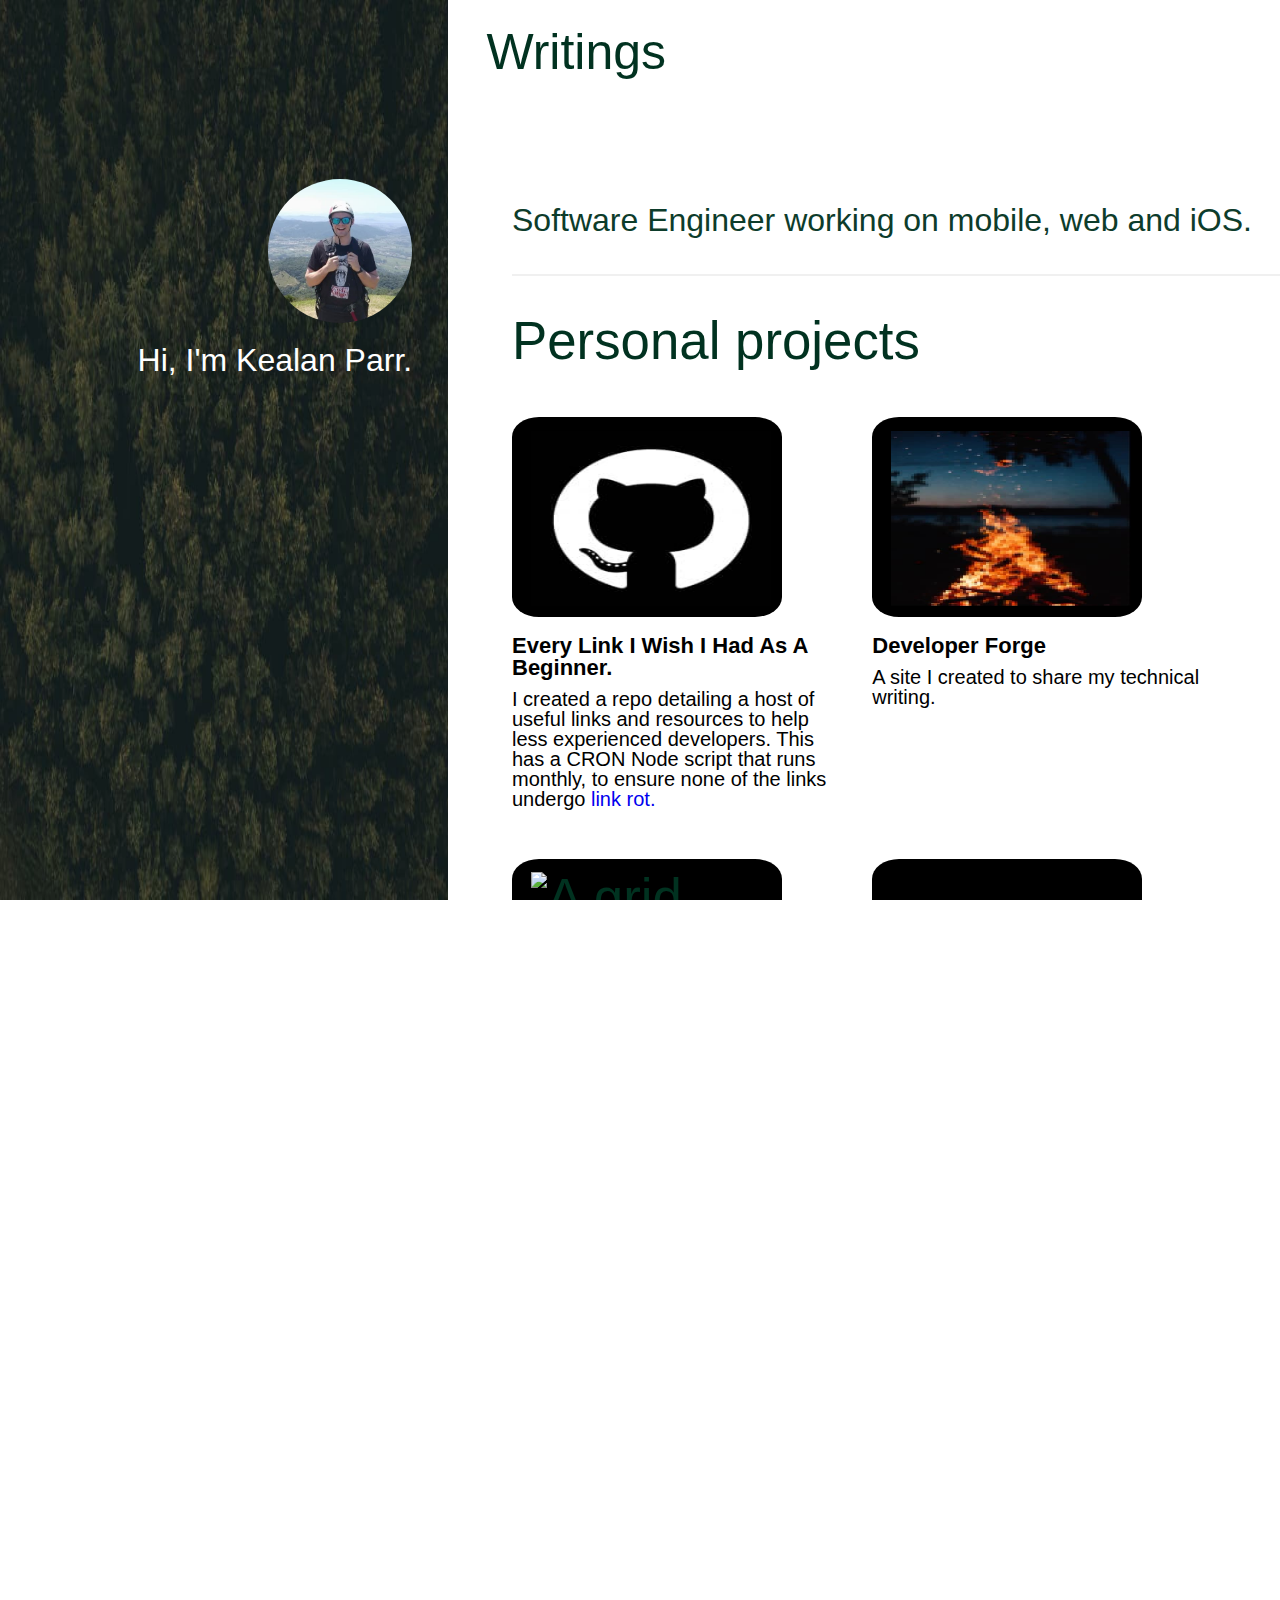
==== commit bb269db5: "add new roles I have taken since bet365" ====
--- a/index.html
+++ b/index.html
@@ -30,27 +30,27 @@
 					<ul>
 						<!-- Email-->
 						<li class="socialIcon">
-							<a class="email iconLink" href="mailto:kea_parr@hotmail.co.uk" target="_blank"></a>
+							<a class="email iconLink" href="https://formsubmit.co/el/cofiya" target="_blank" rel="noreferrer"></a>
 						</li>
 						<!-- CV-->
 						<li class="socialIcon">
-							<a class="cv iconLink" href="assets/misc/KealanParr-CV.pdf" target="_blank"></a>
+							<a class="cv iconLink" href="assets/misc/KealanParr-CV.pdf" target="_blank" rel="noreferrer"></a>
 						</li>
 						<!-- Twitter-->
 						<li class="socialIcon">
-							<a class="twitter iconLink" href="https://twitter.com/kealanparr" target="_blank"></a>
+							<a class="twitter iconLink" href="https://twitter.com/kealanparr" target="_blank" rel="noreferrer"></a>
 						</li>
 						<!-- GitHub-->
 						<li class="socialIcon">
-							<a class="github iconLink" href="https://github.com/AnonRobot" target="_blank"></a>
+							<a class="github iconLink" href="https://github.com/kealanparr" target="_blank" rel="noreferrer"></a>
 						</li>
 						<!-- CodeWars-->
 						<li class="socialIcon">
-							<a class="codewars iconLink" href="https://www.codewars.com/users/KeaParr" target="_blank"></a>
+							<a class="codewars iconLink" href="https://www.codewars.com/users/KeaParr" target="_blank" rel="noreferrer"></a>
 						</li>
 						<!-- LeetCode-->
 						<li class="socialIcon">
-							<a class="leetcode iconLink" href="https://leetcode.com/anonprogramman/" target="_blank"></a>
+							<a class="leetcode iconLink" href="https://leetcode.com/anonprogramman/" target="_blank" rel="noreferrer"></a>
 						</li>
 					</ul>
 				</div>
@@ -65,7 +65,27 @@
 		</nav>
 		<main class="content">
 			<h2 class="workStatement">Software Engineer working on mobile, web and iOS.</h2>
-			<h3 class="rowHeader">Recent work</h3>
+			<h3 class="rowHeader">Personal projects</h3>
+			<section class="row"><h6 class="screenReaderAccessibility">Personal projects</h6>
+				<div class="item">
+					<div class="panel">
+						<img class="logo" src="assets/panels/gh.jpg" onclick="panelNav('https://www.github.com/kealanparr/Every-link-I-wish-I-had-as-a-beginner')" alt="The GitHub logo">
+					</div>
+					<div>
+						<p class="panelHeader">Every Link I Wish I Had As A Beginner.</p>
+						<p class="panelDescription">I created a repo detailing a host of useful links and resources to help less experienced developers. This has a CRON Node script that runs monthly, to ensure none of the links undergo <a href="https://en.wikipedia.org/wiki/Link_rot">link rot.</a></p>
+					</div>
+				</div>
+				<div class="item">
+					<div class="panel">
+						<img class="logo" src="assets/panels/dev-forge.jpg" onclick="panelNav('https://www.developer-forge.com/')" alt="The Developer-Forge logo of a pixelated roaring fire">
+					</div>
+					<div>
+						<p class="panelHeader">Developer Forge</p>
+						<p class="panelDescription">A site I created to share my technical writing.</p>
+					</div>
+				</div>
+			</section>
 			<section class="row"><h6 class="screenReaderAccessibility">Recent work</h6>
 				<div class="item">
 					<div class="panel">
@@ -82,25 +102,37 @@
 					</div>
 					<div>
 						<p class="panelHeader">Chrome Dino script</p>
-						<p class="panelDescription">A basic automation script I made for the chrome dino offline game</p>
+						<p class="panelDescription">A basic automation script I made for the chrome dino offline game.</p>
 					</div>
 				</div>
 			</section>
 			<h3 class="rowHeader">Experience</h3>
+			<section class="row"><h6 class="screenReaderAccessibility">Experience</h6>
+				<div class="item">
+					<div class="panel audenPanel">
+						<img class="logo" onclick="panelNav('https://www.auden.com/')" src="assets/panels/auden.jpg" alt="Auden company logo">
+					</div>
+					<div>
+						<p class="panelHeader">Auden</p>
+						<p class="position">Senior Software Engineer</p>
+						<p class="panelDescription">Working in team Rai on our short-term loan products utilising React Typescript/JavaScript and NodeJS.</p>
+					</div>
+				</div>
+				<div class="item">
+					<div class="panel">
+						<!-- Has to a div as we are using background property -->
+						<span class="bet365" onclick="panelNav('https://www.bet365.com/#/HO/')" role="img" aria-label="bet365 logo"></span>
+					</div>
+					<div>
+						<p class="panelHeader">bet365</p>
+						<p class="position">Software Engineer</p>
+						<p class="panelDescription">Talented software developer, delivering projects on the mobile, web and iOS
+							app products. Entrusted with out of hours on-call duties, and mentoring juniors, working in a high
+							pressure environment.</p>
+					</div>
+				</div>
+			</section>
 				<section class="row"><h6 class="screenReaderAccessibility">Experience</h6>
-					<div class="item">
-						<div class="panel">
-							<!-- Has to a div as we are using background property -->
-							<span class="bet365" onclick="panelNav('https://www.bet365.com/#/HO/')" role="img" aria-label="bet365 logo"></span>
-						</div>
-						<div>
-							<p class="panelHeader">bet365</p>
-							<p class="position">Software Engineer</p>
-							<p class="panelDescription">Talented software developer, delivering projects on the mobile, web and iOS
-								app products. Entrusted with out of hours on-call duties, and mentoring juniors, working in a high
-								pressure environment.</p>
-						</div>
-					</div>
 					<div class="item">
 						<div class="panel">
 							<img class="logo" src="assets/panels/kite.jpg" alt="Kite Apparel logo">
@@ -114,11 +146,9 @@
 								budget.</p>
 						</div>
 					</div>
-				</section>
-				<section class="row"><h6 class="screenReaderAccessibility">Experience</h6>
-					<div class="item">
-						<div class="panel">
-							<img class="logo fdm" src="assets/panels/fdm.jpg" loading="lazy" onclick="panelNav('https://www.fdmgroup.com/')" alt="FDMGroup logo">
+					<div class="item">
+						<div class="panel">
+							<img class="logo fdm" src="assets/panels/fdm.jpg" loading="lazy" alt="FDMGroup logo">
 						</div>
 						<div>
 							<p class="panelHeader">FDM Group</p>
@@ -128,6 +158,8 @@
 							</p>
 						</div>
 					</div>
+				</section>
+				<section class="row"><h6 class="screenReaderAccessibility">Experience</h6>
 					<div class="item">
 						<div class="panel">
 							<img class="logo mmaMMU" src="assets/panels/mmaMMU.jpg" loading="lazy" alt="An image of an MMA glove" >
@@ -140,6 +172,8 @@
 								reading years in six months, as a result of firm & fair pupil control.</p>
 						</div>
 					</div>
+					<div class="item">
+					</div>
 				</section>
 			<h3 class="rowHeader">Education</h3>
 				<section class="row"><h6 class="screenReaderAccessibility">Education</h6>
--- a/assets/styles.css
+++ b/assets/styles.css
@@ -7,343 +7,387 @@
 
 /* ------------------------- CSS RESET ------------------------- */
 a,abbr,acronym,address,applet,article,aside,audio,b,big,blockquote,body,canvas,caption,center,cite,code,dd,del,details,dfn,div,main,dl,dt,em,embed,fieldset,figcaption,figure,footer,form,h1,h2,h3,h4,h5,h6,header,hgroup,html,i,iframe,img,ins,kbd,label,legend,li,mark,menu,nav,object,ol,output,p,pre,q,ruby,s,samp,section,small,span,strike,strong,sub,summary,sup,table,tbody,td,tfoot,th,thead,time,tr,tt,u,ul,var,video {
-    margin: 0;
-    padding: 0;
-    border: 0;
-    font-size: 100%;
-    font: inherit;
-    vertical-align: baseline;
-    font-family: "Source Sans Pro", Helvetica, sans-serif;
-    -webkit-box-sizing: border-box;
-            box-sizing: border-box;
+	margin: 0;
+	padding: 0;
+	border: 0;
+	font-size: 100%;
+	font: inherit;
+	vertical-align: baseline;
+	font-family: "Source Sans Pro", Helvetica, sans-serif;
+	-webkit-box-sizing: border-box;
+					box-sizing: border-box;
 }
 
 article,aside,details,figcaption,figure,footer,header,hgroup,menu,nav,section {
-    display: block
+  display: block
 }
 
 html { 
-    height: 100%;
-    overflow: auto;
+  height: 100%;
+  overflow: auto;
 }
 
 body {
-    line-height: 1;
-    overflow: auto;
-    height: 100%;
+  line-height: 1;
+  overflow: auto;
+  height: 100%;
 }
 
 ol,ul {
-    list-style: none;
+  list-style: none;
 }
 
 a {
-    text-decoration: none;
-    color: #787878;
+  text-decoration: none;
 }
 
 /* ------------------------- CSS RESET ------------------------- */
+
+/* ============================================================ 
+ index.html 
+ ============================================================ */
 
 /* Accesability checks and W3 best practices is to include a header nested inside the section tag  */
 /* But it looks quite ugly. So keep it there for screen readers, but hide it for sighted people */
 .screenReaderAccessibility {
-    display: none;
+  display: none;
 }
 
 .mmu, .fcc, .empire {
-    width: 200px;
-    height: 110px;
+  width: 200px;
+  height: 110px;
 }
 
 .fdm, .mmaMMU {
-    border-radius: 10%;
-    width: 283px;
-    height: 213px;
+  border-radius: 10%;
+  width: 283px;
+  height: 213px;
 }
 
 .contact {
-    float: right;
+  float: right;
 }
 
 .socialIcon {
-    display: inline;
-    margin-right: 18px;
+  display: inline;
+  margin-right: 18px;
 }
 
 .iconLink::before {
-    content: "";
-    display: inline-block;
-    height: 40px;
-    width: 40px;
-    background-size: 40px 40px;
-    background-repeat: no-repeat;
+  content: "";
+  display: inline-block;
+  height: 40px;
+  width: 40px;
+  background-size: 40px 40px;
+  background-repeat: no-repeat;
 }
 
 .email::before {
-    background-image: url(socialIcons/email.svg);
+  background-image: url(socialIcons/email.svg);
 }
 
 .cv::before {
-    background-image: url(socialIcons/cv.svg);
+  background-image: url(socialIcons/cv.svg);
 }
 
 .twitter::before {
-    background-image: url(socialIcons/twitter.svg);
+  background-image: url(socialIcons/twitter.svg);
 }
 
 .github::before {
-    background-image: url(socialIcons/github.svg);
+  background-image: url(socialIcons/github.svg);
 }
 
 .codewars::before {
-    background-image: url(socialIcons/codewars.svg);
+  background-image: url(socialIcons/codewars.svg);
 }
 
 .leetcode::before {
-    background-image: url(socialIcons/leetcode.svg);
+  background-image: url(socialIcons/leetcode.svg);
 }
 
 .headshot {
-    width: 35%;
-    float: right;
-    border-radius: 50%;
-    margin-bottom: 5%;
-    min-width: 100px;
+  width: 35%;
+  float: right;
+  border-radius: 50%;
+  margin-bottom: 5%;
+  min-width: 100px;
 }
 
 .intro {
-    color: #fff;
-    font-size: 2em;
-    float: right;
-    margin-bottom: 5%;
-    text-align: right;
-    width: 100%;
+  color: #fff;
+  font-size: 2em;
+  float: right;
+  margin-bottom: 5%;
+  text-align: right;
+  width: 100%;
 }
 
 /* PASSED QA */
 
 .topBar, .middleBar, .bottomBar {
-    width: 100px;
-    height: 5px;
-    background-color: #fff;
-    margin: 15px 0;
-    -webkit-transition: 0.4s;
-    -o-transition: 0.4s;
-    transition: 0.4s;
+  width: 100px;
+  height: 5px;
+  background-color: #fff;
+  margin: 15px 0;
+  -webkit-transition: 0.4s;
+  -o-transition: 0.4s;
+  transition: 0.4s;
 }
 
 .burgerOpenToggle .topBar {
-    -webkit-transform: rotate(23deg);
-    -ms-transform: rotate(23deg);
-        transform: rotate(23deg);
-}
-
-.burgerOpenToggle .middleBar {opacity: 0;}
+  -webkit-transform: rotate(23deg);
+  -ms-transform: rotate(23deg);
+  		transform: rotate(23deg);
+}
+
+.burgerOpenToggle .middleBar {
+	opacity: 0;
+}
 
 .burgerOpenToggle .bottomBar {
-    -webkit-transform: rotate(-23deg);
-    -ms-transform: rotate(-23deg);
-        transform: rotate(-23deg);
+  -webkit-transform: rotate(-23deg);
+  -ms-transform: rotate(-23deg);
+      transform: rotate(-23deg);
 }
 
 /* Ensure the text and nav items come in on opacity */
 .burgerOpenToggle .burgerHeader {
-    -webkit-transition: opacity 0.3s;
-    -o-transition: opacity 0.3s;
-    transition: opacity 0.3s;
-    -webkit-transition: opacity 0.5s;
-    opacity: 1;
-    pointer-events: all;
+	-webkit-transition: opacity 0.3s;
+	-o-transition: opacity 0.3s;
+	transition: opacity 0.3s;
+	-webkit-transition: opacity 0.5s;
+	opacity: 1;
+	pointer-events: all;
 }
 
 .burgerHeader {
-    opacity: 0;
-    pointer-events: none;
-    display: inline-block;
-    margin-right: 5%;
+	opacity: 0;
+	pointer-events: none;
+	display: inline-block;
+	margin-right: 5%;
 }
 
 /* PASSED QA */
 
 /* I included this because I hate on a click and drag everything highlights blue. Personal pref, but it drives me doolally */
 .noDrag {
-    -webkit-touch-callout: none;
-    -webkit-user-select: none;
-    -moz-user-select: none;
-    -ms-user-select: none;
-    user-select: none;
+	-webkit-touch-callout: none;
+	-webkit-user-select: none;
+	-moz-user-select: none;
+	-ms-user-select: none;
+	user-select: none;
 }
 
 .header {
-    position: fixed;
-    width: 35%;
-    height: 100%;
-    opacity: 0.95;
-    background-image: url(misc/forest.jpg);
-    background-size: 100% 100%;
+	position: fixed;
+	width: 35%;
+	height: 100%;
+	opacity: 0.95;
+	background-image: url(misc/forest.jpg);
+	background-size: 100% 100%;
 }
 
 .inner {
-    padding: 40% 8% 8% 0;
-    height: 100%;
+	padding: 40% 8% 8% 0;
+	height: 100%;
 }
 
 .iconify {
-    width: 40px;
-    height: 40px;
-    color: #fff;
+	width: 40px;
+	height: 40px;
+	color: #fff;
 }
 
 .navContainer {
-    margin-left: 38%;
+  margin-left: 38%;
 }
 
 .content {
-    position: relative;
-    display: block;
-    margin-left: 35%;
-    padding-left: 5%;
-    width: 65%;
+	position: relative;
+	display: block;
+	margin-left: 35%;
+	padding-left: 5%;
+	width: 65%;
 }
 
 .workStatement {
-    font-size: 2em;
-    color: #013220 ;
-    border-bottom: solid 2px #efefef;
-    padding: 5% 0;
-    margin: 5% 0;
-    opacity: 0.95;
+	font-size: 2em;
+	color: #013220 ;
+	border-bottom: solid 2px #efefef;
+	padding: 5% 0;
+	margin: 5% 0;
+	opacity: 0.95;
 }
 
 .row {
-    font-size: 3.3em;
-    margin-bottom: 50px;
-    width: 100%;
-    float: left;
+	font-size: 3.3em;
+	margin-bottom: 50px;
+	width: 100%;
+	float: left;
 }
 
 .rowHeader {
-    font-size: 3.3em;
-    color: #013220;
-    margin-bottom: 50px;
-    width: 100%;
-    float: left;
+	font-size: 3.3em;
+	color: #013220;
+	margin-bottom: 50px;
+	width: 100%;
+	float: left;
 }
 
 .logo {
-    width: 200px;
-    height: 190px;
-    margin-top: 2%;
-    margin-left: 14%;
+	width: 240px;
+	height: 175px;
+	margin-top: 5%;
+	margin-left: 7%;
 }
 
 .item {
-    vertical-align: top;
-    width: 45%;
-    display: inline-block;
+	vertical-align: top;
+	width: 45%;
+	display: inline-block;
 }
 
 #navyPanel {
-    background-color: #000b40;
+	background-color: #000b40;
 }
 
 .position {
-    font-size: 18px;
-    width: 100%;
-    display: block;
-    font-weight: bold;
+	font-size: 18px;
+	width: 100%;
+	display: block;
+	font-weight: bold;
 }
 
 .burgerNavHeader {
-    display: none;
+  display: none;
 }
 
 .rowTwo {
-    margin-top: 10%;
-    margin-left: 38%;
+	margin-top: 10%;
+	margin-left: 38%;
 }
 
 .panelDescription {
-    font-size: 20px;
-    width: 100%;
-    vertical-align: top;
-    padding-right: 3%;
-    display: inline-block;
-}
-
-
+	font-size: 20px;
+	width: 100%;
+	vertical-align: top;
+	padding-right: 3%;
+	display: inline-block;
+}
 
 .panel {
-    background-color: black;
-    height: 200px;
-    width: 270px;
-    border-radius: 10%;
-    display: block;
-    cursor: pointer;
-    color: #013220;
-}
-
-.northCodersPanel {
-    background-color: black;
-    height: 200px;
-    width: 270px;
-    border-radius: 10%;
-    display: block;
-    cursor: pointer;
-    color: #013220;
-    text-align: center;
-}
+	background-color: black;
+	height: 200px;
+	width: 270px;
+	border-radius: 10%;
+	display: block;
+	cursor: pointer;
+	color: #013220;
+}
+
 
 .bet365 {
-    display: block;
-    background: url(panels/bet365.svg);
-    width: 70%;
-    height: 100%;
-    cursor: pointer;
-    background-size: contain;
-    background-repeat: no-repeat;
-    background-position: 50%;
-    margin: auto;
-}
-
+	display: block;
+	background: url(panels/bet365.svg);
+	width: 70%;
+	height: 100%;
+	cursor: pointer;
+	background-size: contain;
+	background-repeat: no-repeat;
+	background-position: 50%;
+	margin: auto;
+}
 
 .panelHeader {
-    padding-top: 5%;
-    display: block;
-    font-size: 22px;
-    width: 100%;
-    font-weight: bold;
+	padding-top: 5%;
+	display: block;
+	font-size: 22px;
+	width: 100%;
+	font-weight: bold;
 }
 
 .nav {
-    font-size: 50px;
-    color: #013220 ;
-    display: inline-block;
-    margin-bottom: 50px;
-    margin-top: 15%;
+	font-size: 50px;
+	color: #013220 ;
+	display: inline-block;
+	margin-bottom: 50px;
+	margin-top: 15%;
 }
 
 .navHeader {
-    display: inline-block;
-    margin-right: 5%;
+	display: inline-block;
+	margin-right: 5%;
 }
 
 .burgerNav {
-    color: #fff;
-    display: inline-block;
-    font-size: 50px;
-    padding-bottom: 15%;
+  color: #fff;
+  display: inline-block;
+  font-size: 50px;
+  padding-bottom: 15%;
 }
 
 .burgerContainer {
-    display: none;
-    pointer-events: none;
+  display: none;
+  pointer-events: none;
 }
 
 .position, .panelHeader {
-    padding-bottom: 3%;
-}
-
+  padding-bottom: 3%;
+}
+
+/* ============================================================ 
+ writings.html 
+ ============================================================ */
+
+.archiveContainer {
+	display: flex;
+	justify-content: center;
+}
+
+.archive {
+	width: 100%;
+	max-width: 700px;
+	flex-wrap: wrap;
+}
+
+.writingHeader {
+	margin-left: 10%;
+	line-height: 30px;
+}
+
+.writingIntro {
+	margin-left: 5%;
+	margin-right: 5%;
+	padding-bottom: 10%;
+}
+
+.home {
+	margin-top: 50px;
+	margin-bottom: 50px;
+	margin-left: 20px;
+	cursor: pointer;
+	color: #013220;
+	width: 100%;
+	height: 50px;
+	-webkit-tap-highlight-color: transparent;
+}
+
+.arrow {
+  font-size: 30px;
+}
+
+.arrowText {
+  font-size: 22px;
+	color: #787878;
+}
+
+.tagLine {
+	font-size: 40px;
+	height: 100%;
+	width: 100%;
+	margin-bottom: 3%;
+}
 
 /* ============================================================ 
  MEDIA QUERIES 
@@ -355,339 +399,342 @@
 
 @media screen and (max-width: 1180px) {
 
-    .burgerNavHeader {
-        display: inline-block;
-        width: 65%;
-        vertical-align: top;
-        margin-top: 7%;
-        margin-left: 4%;
-    }
-
-    .burgerContainer {
-        display: inline-block;
-        margin-top: 6%;
-        margin-left: 5%;
-        cursor: pointer;
-        pointer-events: all;
-    }
-
-    .inner {
-        padding: 0% 10% 0% 10%;
-        width: 100%;
-        height: 71%;
-    }
-    
-    .header {
-        position: relative;
-        width: 100%;
-        height: 380px; 
-    }
-
-    .navContainer {
-        display: none;
-    }
-
-    .content {
-        margin-left: 3%;
-        width: 97%;
-    }
-
-    .headshot {
-        width: 15%;
-        float: right;
-        border-radius: 50%;
-        margin-left: 5%;
-        margin-top: 3%;
-    }
-
-    .intro {
-        margin-top: 5%;
-        margin-bottom: 3%;
-        width: 70%;
-    }
-
-    .panel, .navyPanel {
-        width: 350px;
-        height: 230px;
-    }
-
-    .logo {
-        width: 240px;
-        height: 220px;
-    }
+	.burgerNavHeader {
+		display: inline-block;
+		width: 65%;
+		vertical-align: top;
+		margin-top: 7%;
+		margin-left: 4%;
+	}
+
+	.burgerContainer {
+		display: inline-block;
+		margin-top: 6%;
+		margin-left: 5%;
+		cursor: pointer;
+		pointer-events: all;
+	}
+
+	.inner {
+		padding: 0% 10% 0% 10%;
+		width: 100%;
+		height: 71%;
+	}
+	
+	.header {
+		position: relative;
+		width: 100%;
+		height: 380px;
+	}
+
+	.navContainer {
+		display: none;
+	}
+
+	.content {
+		margin-left: 3%;
+		width: 97%;
+	}
+
+	.headshot {
+		width: 15%;
+		float: right;
+		border-radius: 50%;
+		margin-left: 5%;
+		margin-top: 3%;
+	}
+
+	.intro {
+		margin-top: 5%;
+		margin-bottom: 3%;
+		width: 70%;
+	}
+
+	.panel {
+		width: 350px;
+		height: 230px;
+	}
+
+	.logo {
+		width: 290px;
+		height: 200px;
+	}
 }
 
 @media screen and (max-width: 830px) {
 
-    .topBar, .middleBar, .bottomBar {
-        width: 80px;
-        height: 5px;
-    }
-
-    .burgerNavHeader {
-        margin-top: 8.5%;
-    }
-
-    .rowHeader {
-        font-size: 2em;
-    }
-
-    .workStatement {
-        font-size: 1.6em;
-    }
-    
-    .item {
-        padding-bottom: 4%;
-    }
-
-    .panel, .navyPanel {
-        width: 275px;
-        height: 170px;
-    }
-    
-    .logo {
-        width: 200px;
-        height: 160px;
-    }
-
-    .panelHeader {
-        font-size: 20px;
-    }
-
-    .position {
-        font-size: 18px;
-    }
-
-    .panelDescription {
-        font-size: 17px;
-    }
-    
-    .header {
-        height: 370px;
-    }
-
-    .inner {
-        height: 40%;
-    }
-
-    .header {
-        height: 350px;
-    }
-
-    .burgerOpenToggle .topBar {
-        -webkit-transform: rotate(30deg);
-        -ms-transform: rotate(30deg);
-            transform: rotate(30deg);
-    }
-    
-    .burgerOpenToggle .bottomBar {
-        -webkit-transform: rotate(-30deg);
-        -ms-transform: rotate(-30deg);
-            transform: rotate(-30deg);
-    }
+	.topBar, .middleBar, .bottomBar {
+		width: 80px;
+		height: 5px;
+	}
+
+	.burgerNavHeader {
+		margin-top: 8.5%;
+	}
+
+	.rowHeader {
+		font-size: 2em;
+	}
+
+	.workStatement {
+		font-size: 1.6em;
+	}
+	
+	.item {
+		padding-bottom: 4%;
+	}
+
+	.panel {
+		width: 275px;
+		height: 170px;
+	}
+	
+	.logo {
+		width: 220px;
+		height: 150px;
+	}
+
+	.panelHeader {
+		font-size: 20px;
+	}
+
+	.position {
+		font-size: 18px;
+	}
+
+	.panelDescription {
+		font-size: 17px;
+	}
+	
+	.header {
+		height: 370px;
+	}
+
+	.inner {
+		height: 40%;
+	}
+
+	.header {
+		height: 350px;
+	}
+
+	.burgerOpenToggle .topBar {
+		-webkit-transform: rotate(30deg);
+		-ms-transform: rotate(30deg);
+				transform: rotate(30deg);
+	}
+	
+	.burgerOpenToggle .bottomBar {
+		-webkit-transform: rotate(-30deg);
+		-ms-transform: rotate(-30deg);
+				transform: rotate(-30deg);
+	}
 }
 
 @media screen and (max-width: 670px) {
-    
-    .logo {
-        width: 150px;
-        height: 130px;
-    }
-
-    .panel, .navyPanel {
-        width: 200px;
-        height: 140px;
-    }
-
-    .rowHeader {
-        margin-bottom: 20px;
-    } 
-
-    .panelHeader, .position, .panelDescription {
-        padding-right: 8%;
-    }
-
-    .workStatement {
-        font-size: 20px;
-    }
-
-    .intro, .contact {
-        float: none;
-        text-align: right;
-    }
-
-    .socialIcon {
-        margin-right: 4px;
-    }
-
-    .intro {
-        font-size: 29px;
-        padding-top: 6%;
-        width: 100%;
-    }
-
-    .burgerOpenToggle .topBar {
-        -webkit-transform: rotate(28deg);
-        -ms-transform: rotate(28deg);
-            transform: rotate(28deg);
-    }
-    
-    .burgerOpenToggle .bottomBar {
-        -webkit-transform: rotate(-28deg);
-        -ms-transform: rotate(-28deg);
-            transform: rotate(-28deg);
-    }
+		
+	.logo {
+		width: 160px;
+		height: 125px;
+	}
+
+	.panel {
+		width: 200px;
+		height: 140px;
+	}
+
+	.rowHeader {
+		margin-bottom: 20px;
+	} 
+
+	.panelHeader, .position, .panelDescription {
+		padding-right: 8%;
+	}
+
+	.workStatement {
+		font-size: 20px;
+	}
+
+	.intro, .contact {
+		float: none;
+		text-align: right;
+	}
+
+	.socialIcon {
+		margin-right: 4px;
+	}
+
+	.intro {
+		font-size: 29px;
+		padding-top: 6%;
+		width: 100%;
+	}
+
+	.burgerOpenToggle .topBar {
+		-webkit-transform: rotate(28deg);
+		-ms-transform: rotate(28deg);
+				transform: rotate(28deg);
+	}
+	
+	.burgerOpenToggle .bottomBar {
+		-webkit-transform: rotate(-28deg);
+		-ms-transform: rotate(-28deg);
+				transform: rotate(-28deg);
+	}
 }
 
 @media screen and (max-width: 570px) {
-   
-    .intro {
-        font-size: 25px;
-
-    }
-
-    .topBar, .middleBar, .bottomBar {
-        width: 50px;
-        margin: 5px 0;
-    }
-
-    .inner {
-        padding: 0 10% 0 0;
-    }
-
-    .headshot {
-        margin-bottom: 2%;
-    }
-
-    
-    .burgerOpenToggle .topBar {
-        -webkit-transform: rotate(23deg);
-        -ms-transform: rotate(23deg);
-            transform: rotate(23deg);
-    }
-    
-    .burgerOpenToggle .bottomBar {
-        -webkit-transform: rotate(-23deg);
-        -ms-transform: rotate(-23deg);
-            transform: rotate(-23deg);
-    }
+	
+	.intro {
+		font-size: 25px;
+	}
+
+	.topBar, .middleBar, .bottomBar {
+		width: 50px;
+		margin: 5px 0;
+	}
+
+	.inner {
+		padding: 0 10% 0 0;
+	}
+
+	.headshot {
+		margin-bottom: 2%;
+	}
+
+	
+	.burgerOpenToggle .topBar {
+		-webkit-transform: rotate(23deg);
+		-ms-transform: rotate(23deg);
+				transform: rotate(23deg);
+	}
+	
+	.burgerOpenToggle .bottomBar {
+		-webkit-transform: rotate(-23deg);
+		-ms-transform: rotate(-23deg);
+				transform: rotate(-23deg);
+	}
 }
 
 @media screen and (max-width: 490px) {
 
-    .item {
-        display: block;
-        width: 100%;
-    }
-
-    .panel, .navyPanel {
-        height: 250px;
-        width: 96%;
-        margin: auto;
-    }
-
-    .logo {
-        width: 90%;
-        height: 90%;
-        margin-top: 3%;
-        margin-left: 5%;
-    }
-
-    .content {
-        margin-left: 0%;
-        width: 100%;
-        padding-left: 0;
-    }
-
-    .workStatement {
-        padding-left: 5%;
-    }
-
-    .panelDescription {
-        padding-right: 2%;
-        font-size: 20px;
-        padding-left: 3%;
-    }
-
-    .panelHeader {
-        padding-right: 0;
-        padding-left: 3%;
-        font-size: 25px;
-    }
-
-    .rowHeader {
-        padding-left: 3%;
-    }
-
-    .position {
-        padding-left: 3%;
-    }
-
-    .headshot {
-        display: block;
-        margin-top: 5%;
-        float: none;
-        margin-left: 0;
-        margin-right: 0;
-        width: 30%;
-        min-width: 150px;
-    }
-
-    .intro {
-        display: none;
-    }
-
-    .inner {
-        height: 67%;
-        padding: 0 0 0 0;
-    }
-
-    .contact {
-        text-align: center;
-    }
-
-    .headshot {
-        margin: 0 auto 5% auto;
-    }
-
-    .codewars::before, .leetcode::before {
-        display: none;
-        pointer-events: none;
-    }
-
-    .socialIcon {
-        margin-right: 10px;
-    }
-
-    .burgerOpenToggle .topBar {
-        -webkit-transform: rotate(21deg);
-        -ms-transform: rotate(21deg);
-            transform: rotate(21deg);
-    }
-    
-    .burgerOpenToggle .bottomBar {
-        -webkit-transform: rotate(-21deg);
-        -ms-transform: rotate(-21deg);
-            transform: rotate(-21deg);
-    }
+	.item {
+		display: block;
+		width: 100%;
+	}
+
+	.panel {
+		height: 250px;
+		width: 96%;
+		margin: auto;
+	}
+
+	.logo {
+		width: 90%;
+		height: 90%;
+		margin-top: 3%;
+		margin-left: 5%;
+	}
+
+	.content {
+		margin-left: 0%;
+		width: 100%;
+		padding-left: 0;
+	}
+
+	.workStatement {
+		padding-left: 5%;
+	}
+
+	.panelDescription {
+		padding-right: 2%;
+		font-size: 20px;
+		padding-left: 3%;
+	}
+
+	.panelHeader {
+		padding-right: 0;
+		padding-left: 3%;
+		font-size: 25px;
+	}
+
+	.rowHeader {
+		padding-left: 3%;
+	}
+
+	.position {
+		padding-left: 3%;
+	}
+
+	.headshot {
+		display: block;
+		margin-top: 5%;
+		float: none;
+		margin-left: 0;
+		margin-right: 0;
+		width: 30%;
+		min-width: 150px;
+	}
+
+	.intro {
+		display: none;
+	}
+
+	.inner {
+		height: 67%;
+		padding: 0 0 0 0;
+	}
+
+	.contact {
+		text-align: center;
+	}
+
+	.headshot {
+		margin: 0 auto 5% auto;
+	}
+
+	.codewars::before, .leetcode::before {
+		display: none;
+		pointer-events: none;
+	}
+
+	.socialIcon {
+		margin-right: 10px;
+	}
+
+	.burgerOpenToggle .topBar {
+		-webkit-transform: rotate(21deg);
+		-ms-transform: rotate(21deg);
+				transform: rotate(21deg);
+	}
+	
+	.burgerOpenToggle .bottomBar {
+		-webkit-transform: rotate(-21deg);
+		-ms-transform: rotate(-21deg);
+				transform: rotate(-21deg);
+	}
 } 
 
 @media screen and (max-width: 385px) {
 
-    .burgerOpenToggle .topBar {
-        -webkit-transform: rotate(23deg);
-        -ms-transform: rotate(23deg);
-            transform: rotate(23deg);
-    }
-    
-    .burgerOpenToggle .bottomBar {
-        -webkit-transform: rotate(-23deg);
-        -ms-transform: rotate(-23deg);
-            transform: rotate(-23deg);
-    }
+	.burgerOpenToggle .topBar {
+		-webkit-transform: rotate(23deg);
+		-ms-transform: rotate(23deg);
+				transform: rotate(23deg);
+	}
+	
+	.burgerOpenToggle .bottomBar {
+		-webkit-transform: rotate(-23deg);
+		-ms-transform: rotate(-23deg);
+				transform: rotate(-23deg);
+	}
 }
 
 /* Moved to the bottom, to maximise its specificity, and ensure the background color gets applied */
 .fccPanel {
-    background-color: #006401;
+	background-color: #006401;
+}
+.audenPanel {
+	background-color: #fff;
+	border: 2px solid black;
 }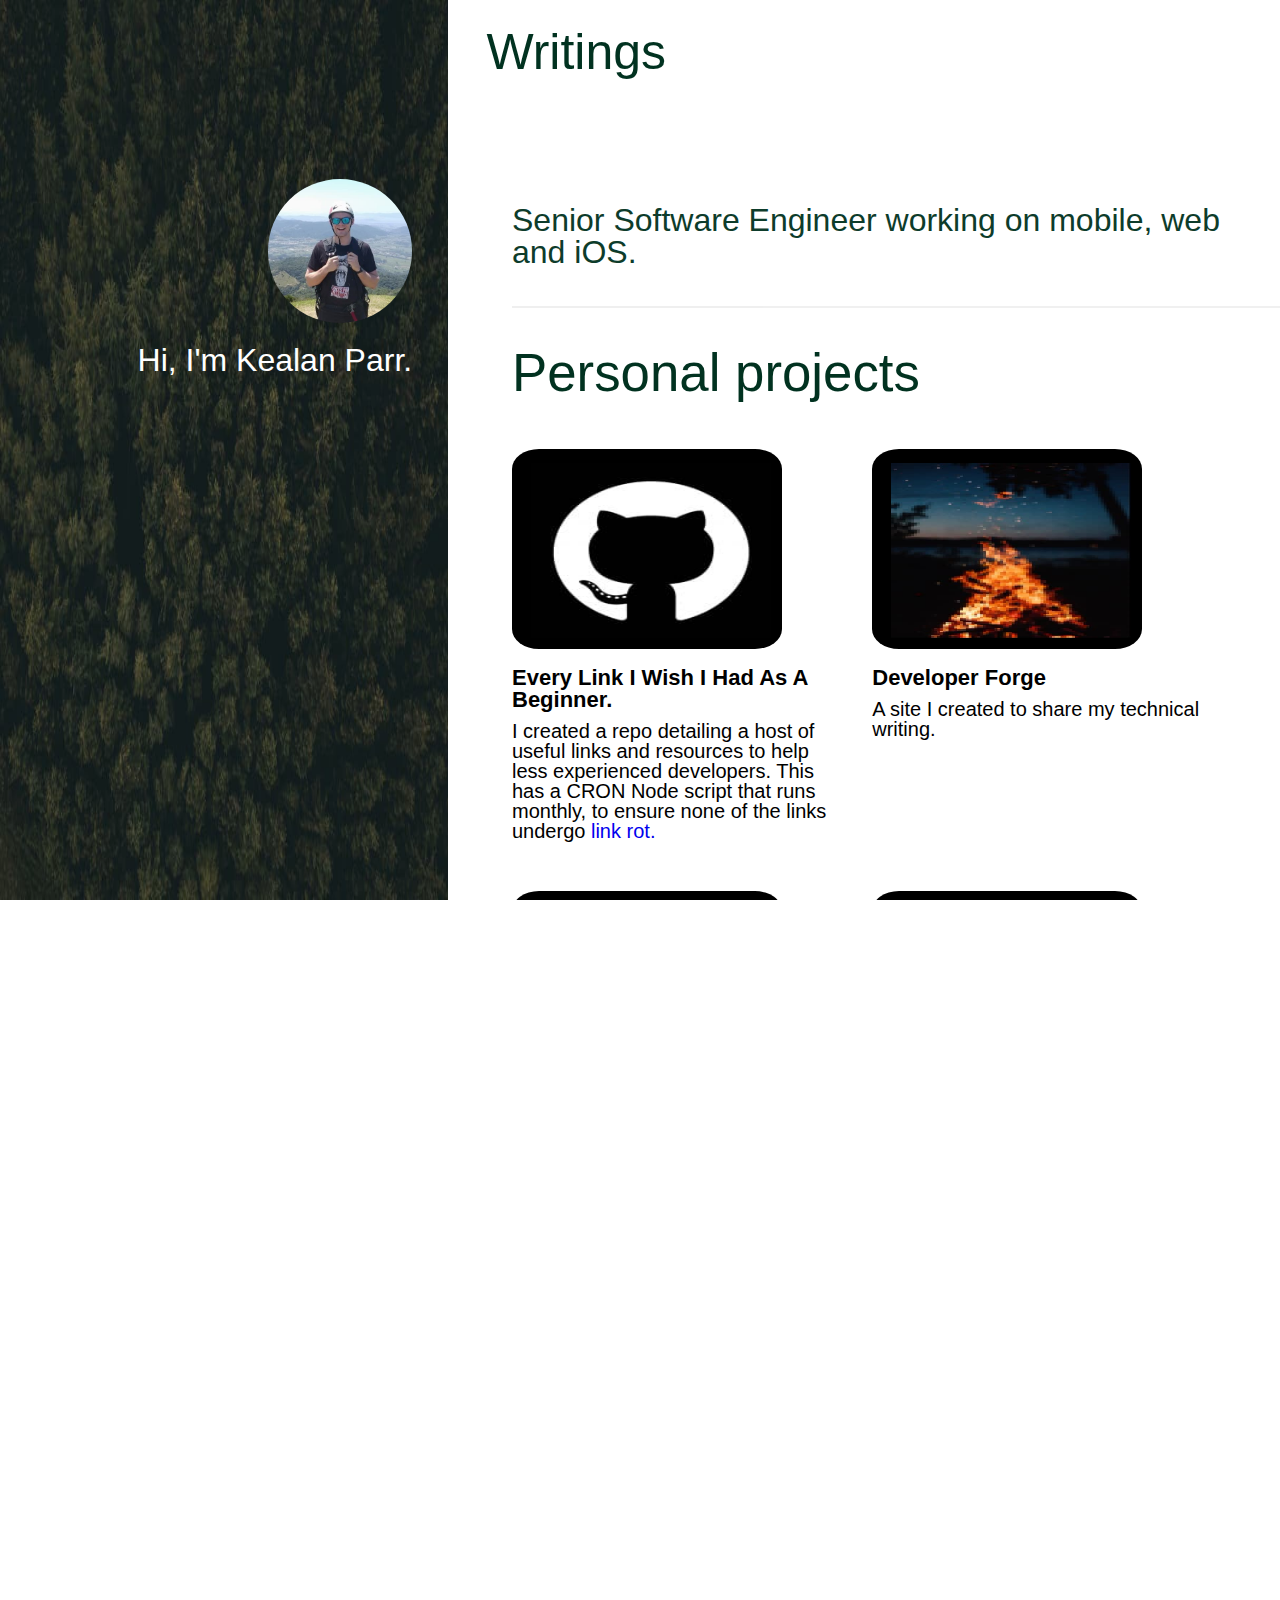
==== commit 96112b28: "update" ====
--- a/index.html
+++ b/index.html
@@ -64,7 +64,7 @@
 			</ul>
 		</nav>
 		<main class="content">
-			<h2 class="workStatement">Software Engineer working on mobile, web and iOS.</h2>
+			<h2 class="workStatement">Senior Software Engineer working on mobile, web and iOS.</h2>
 			<h3 class="rowHeader">Personal projects</h3>
 			<section class="row"><h6 class="screenReaderAccessibility">Personal projects</h6>
 				<div class="item">
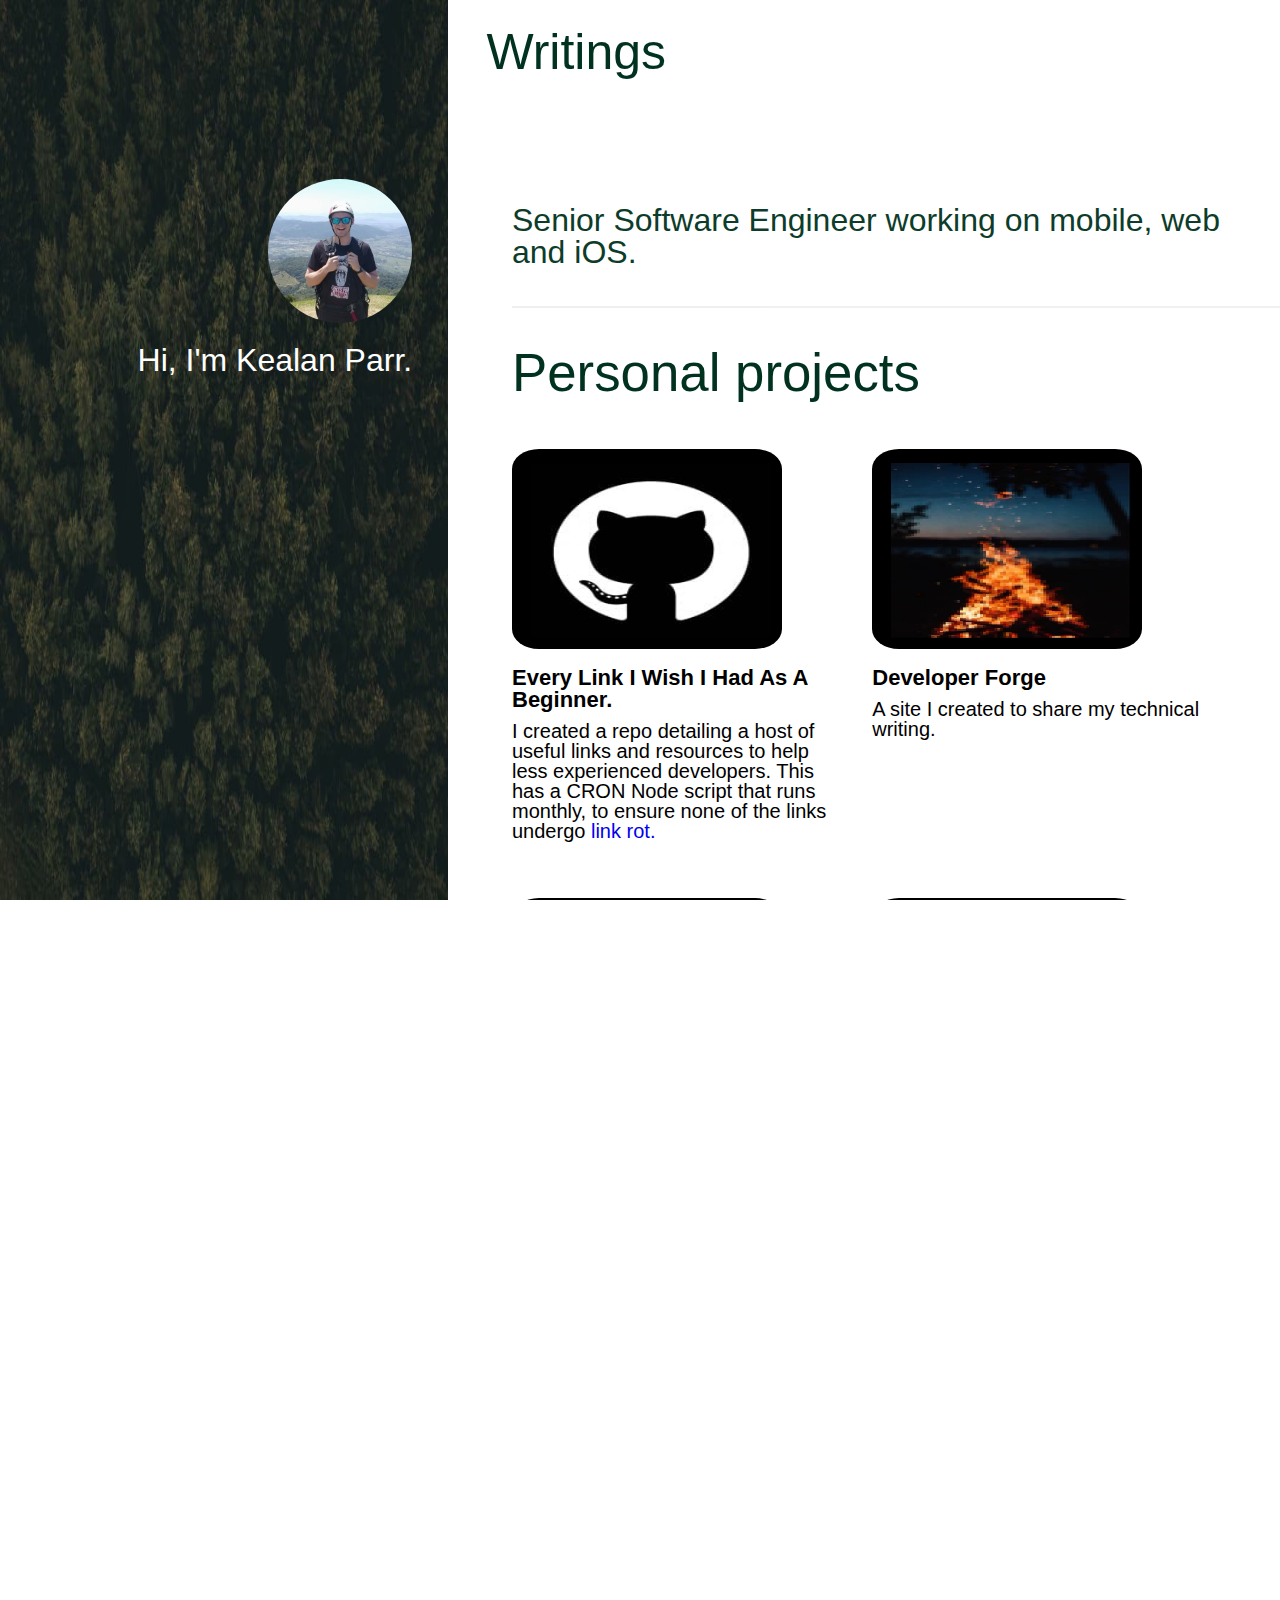
==== commit 8d9486fe: "update" ====
--- a/index.html
+++ b/index.html
@@ -8,6 +8,17 @@
 		<link href="assets/styles.css" rel="stylesheet">
 		<script async src="assets/index.js"></script>
 		<meta name="viewport" content="width=device-width,initial-scale=1.0">
+
+		<!-- Google Analytics -->
+		<script async src="https://www.googletagmanager.com/gtag/js?id=G-1LFXQ8BGVS"></script>
+		<script>
+			window.dataLayer = window.dataLayer || [];
+			function gtag(){dataLayer.push(arguments);}
+			gtag('js', new Date());
+			gtag('config', 'G-1LFXQ8BGVS');
+		</script>
+		<!-- Google Analytics -->
+
 	</head>
 
 	<!-- I ideally would like to call this about.html, but Netlify need a file to be called index.html 🤔🤔🤔 -->
@@ -20,7 +31,7 @@
 			</div>
 			<ul class="burgerNavHeader">
 				<li class="burgerHeader">
-					<a class="burgerNav" href="writings.html">Writings</a>
+					<a class="burgerNav" href="writings">Writings</a> <!-- goes to writings.html --> 
 				</li>
 			</ul>
 			<header class="inner noDrag">
@@ -44,13 +55,9 @@
 						<li class="socialIcon">
 							<a class="github iconLink" href="https://github.com/kealanparr" target="_blank" rel="noreferrer"></a>
 						</li>
-						<!-- CodeWars-->
-						<li class="socialIcon">
-							<a class="codewars iconLink" href="https://www.codewars.com/users/KeaParr" target="_blank" rel="noreferrer"></a>
-						</li>
-						<!-- LeetCode-->
-						<li class="socialIcon">
-							<a class="leetcode iconLink" href="https://leetcode.com/anonprogramman/" target="_blank" rel="noreferrer"></a>
+						<!-- LinkTree-->
+						<li class="socialIcon">
+							<a class="linktree iconLink" href="https://linktr.ee/kealanparr" target="_blank" rel="noreferrer"></a>
 						</li>
 					</ul>
 				</div>
@@ -59,7 +66,7 @@
 		<nav class="navContainer">
 			<ul>
 				<li class="navHeader">
-					<a class="nav" href="writings.html">Writings</a>
+					<a class="nav" href="writings">Writings</a> <!-- goes to writings.html --> 
 				</li>
 			</ul>
 		</nav>
@@ -110,6 +117,16 @@
 			<section class="row"><h6 class="screenReaderAccessibility">Experience</h6>
 				<div class="item">
 					<div class="panel audenPanel">
+						<img style="width: 99%; height: 84%; margin-left: 0;" class="logo" onclick="panelNav('https://www.amberlabs.io/')" src="assets/panels/amber-labs.jpg" alt="amberlabs company logo">
+					</div>
+					<div>
+						<p class="panelHeader">amberlabs</p>
+						<p class="position">Senior Fullstack Engineer</p>
+						<p class="panelDescription">Working across a mixture of clients in a consultancy</p>
+					</div>
+				</div>
+				<div class="item">
+					<div class="panel audenPanel">
 						<img class="logo" onclick="panelNav('https://www.auden.com/')" src="assets/panels/auden.jpg" alt="Auden company logo">
 					</div>
 					<div>
@@ -118,21 +135,21 @@
 						<p class="panelDescription">Working in team Rai on our short-term loan products utilising React Typescript/JavaScript and NodeJS.</p>
 					</div>
 				</div>
-				<div class="item">
-					<div class="panel">
-						<!-- Has to a div as we are using background property -->
-						<span class="bet365" onclick="panelNav('https://www.bet365.com/#/HO/')" role="img" aria-label="bet365 logo"></span>
-					</div>
-					<div>
-						<p class="panelHeader">bet365</p>
-						<p class="position">Software Engineer</p>
-						<p class="panelDescription">Talented software developer, delivering projects on the mobile, web and iOS
-							app products. Entrusted with out of hours on-call duties, and mentoring juniors, working in a high
-							pressure environment.</p>
-					</div>
-				</div>
 			</section>
 				<section class="row"><h6 class="screenReaderAccessibility">Experience</h6>
+					<div class="item">
+						<div class="panel">
+							<!-- Has to a div as we are using background property -->
+							<span class="bet365" onclick="panelNav('https://www.bet365.com/#/HO/')" role="img" aria-label="bet365 logo"></span>
+						</div>
+						<div>
+							<p class="panelHeader">bet365</p>
+							<p class="position">Software Engineer</p>
+							<p class="panelDescription">Talented software developer, delivering projects on the mobile, web and iOS
+								app products. Entrusted with out of hours on-call duties, and mentoring juniors, working in a high
+								pressure environment.</p>
+						</div>
+					</div>
 					<div class="item">
 						<div class="panel">
 							<img class="logo" src="assets/panels/kite.jpg" alt="Kite Apparel logo">
@@ -146,6 +163,8 @@
 								budget.</p>
 						</div>
 					</div>
+				</section>
+				<section class="row"><h6 class="screenReaderAccessibility">Experience</h6>
 					<div class="item">
 						<div class="panel">
 							<img class="logo fdm" src="assets/panels/fdm.jpg" loading="lazy" alt="FDMGroup logo">
@@ -158,8 +177,6 @@
 							</p>
 						</div>
 					</div>
-				</section>
-				<section class="row"><h6 class="screenReaderAccessibility">Experience</h6>
 					<div class="item">
 						<div class="panel">
 							<img class="logo mmaMMU" src="assets/panels/mmaMMU.jpg" loading="lazy" alt="An image of an MMA glove" >
@@ -172,8 +189,6 @@
 								reading years in six months, as a result of firm & fair pupil control.</p>
 						</div>
 					</div>
-					<div class="item">
-					</div>
 				</section>
 			<h3 class="rowHeader">Education</h3>
 				<section class="row"><h6 class="screenReaderAccessibility">Education</h6>
@@ -245,7 +260,41 @@
 							<p class="panelDescription">Completion of the course representing around 300hrs work</p>
 						</div>
 					</div>
+						<div class="item">
+							<div class="panel fccPanel">
+								<img class="logo fcc" src="assets/panels/fcc.jpg" loading="lazy" onclick="panelNav('https://www.freecodecamp.org/certification/kealan-parr/back-end-development-and-apis')" alt="freeCodeCamp logo">
+							</div>
+							<div>
+								<p class="panelHeader">freeCodeCamp</p>
+								<p class="position">Back End Developmet and APIs</p>
+								<p class="panelDescription">Completion of the course representing around 300hrs work, and 5 Node API's you can view in my GitHub</p>
+							</div>
+						</div>
+						<div class="item">
+							<div class="">
+								<img class="" src="" loading="lazy" alt="">
+							</div>
+							<div>
+								<p class="panelHeader"></p>
+								<p class="position"></p>
+								<p class="panelDescription"></p>
+							</div>
+						</div>
 			</section>
+			<h3 class="rowHeader">Businesses</h3>
+			<section class="row"><h6 class="screenReaderAccessibility">Kealan Parr Ltd</h6>
+				<div class="item">
+					<div class="panel audenPanel">
+						<img class="logo " src="assets/panels/kealanparr-ltd.png" loading="lazy" onclick="panelNav('https://www.freecodecamp.org/certification/kealan-parr/responsive-web-design')" alt="freeCodeCamp logo">
+					</div>
+					<div>
+						<p class="panelHeader">Kealan Parr Ltd</p>
+						<p class="position">Director</p>
+						<p class="panelDescription">Running a profitable freelance business offering technical writing, technical reviewing and software development.</p>
+						<p class="panelDescription">I have worked successfully with more than 40 clients - across a host of interesting and challenging projects.</p>
+					</div>
+				</div>
+		</section>
 		</main>
 	</body>
 </html>--- a/assets/styles.css
+++ b/assets/styles.css
@@ -222,7 +222,7 @@
 
 .row {
 	font-size: 3.3em;
-	margin-bottom: 50px;
+	padding-bottom: 50px;
 	width: 100%;
 	float: left;
 }
@@ -274,6 +274,7 @@
 	vertical-align: top;
 	padding-right: 3%;
 	display: inline-block;
+	margin-bottom: 2%;
 }
 
 .panel {
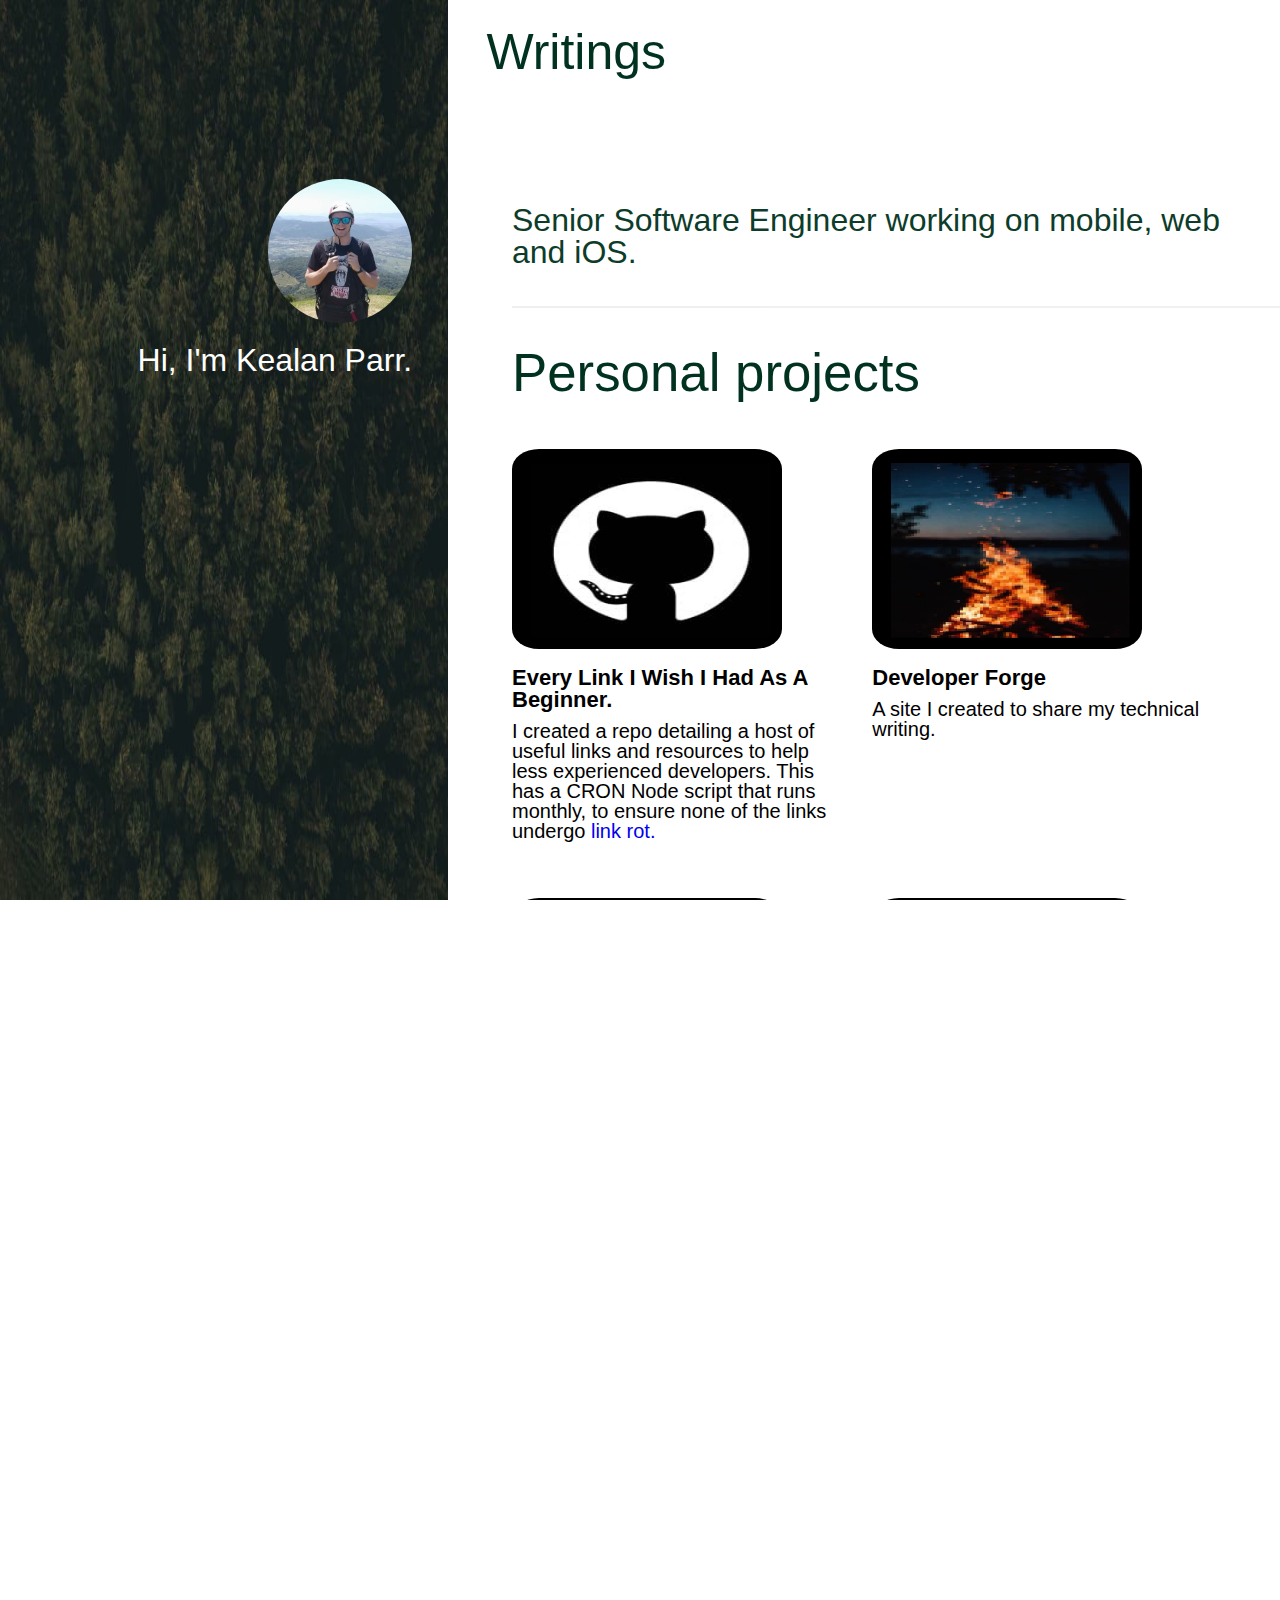
==== commit 56439e2d: "update" ====
--- a/index.html
+++ b/index.html
@@ -1,300 +1,346 @@
 <!DOCTYPE html>
 <html lang="en">
 
-	<head>
-		<meta charset="utf-8">
-		<title>Kealan Parr</title>
-		<link rel="icon" type="image/png" href="assets/misc/icon.svg" sizes="16x16">
-		<link href="assets/styles.css" rel="stylesheet">
-		<script async src="assets/index.js"></script>
-		<meta name="viewport" content="width=device-width,initial-scale=1.0">
-
-		<!-- Google Analytics -->
-		<script async src="https://www.googletagmanager.com/gtag/js?id=G-1LFXQ8BGVS"></script>
-		<script>
-			window.dataLayer = window.dataLayer || [];
-			function gtag(){dataLayer.push(arguments);}
-			gtag('js', new Date());
-			gtag('config', 'G-1LFXQ8BGVS');
-		</script>
-		<!-- Google Analytics -->
-
-	</head>
-
-	<!-- I ideally would like to call this about.html, but Netlify need a file to be called index.html 🤔🤔🤔 -->
-	<body onload="window.scrollTo(0,0);">
-		<div class="header">
-			<div class="burgerContainer" onclick="burgerNav(this)">
-				<div class="topBar"></div>
-				<div class="middleBar"></div>
-				<div class="bottomBar"></div>
-			</div>
-			<ul class="burgerNavHeader">
-				<li class="burgerHeader">
-					<a class="burgerNav" href="writings">Writings</a> <!-- goes to writings.html --> 
-				</li>
-			</ul>
-			<header class="inner noDrag">
-				<img src="assets/misc/kealan.jpg" alt="Headshot of Kealan" class="headshot">
-				<h1 class="intro">Hi, I'm Kealan Parr.</h1>
-				<div class="contact">
-					<ul>
-						<!-- Email-->
-						<li class="socialIcon">
-							<a class="email iconLink" href="https://formsubmit.co/el/cofiya" target="_blank" rel="noreferrer"></a>
-						</li>
-						<!-- CV-->
-						<li class="socialIcon">
-							<a class="cv iconLink" href="assets/misc/KealanParr-CV.pdf" target="_blank" rel="noreferrer"></a>
-						</li>
-						<!-- Twitter-->
-						<li class="socialIcon">
-							<a class="twitter iconLink" href="https://twitter.com/kealanparr" target="_blank" rel="noreferrer"></a>
-						</li>
-						<!-- GitHub-->
-						<li class="socialIcon">
-							<a class="github iconLink" href="https://github.com/kealanparr" target="_blank" rel="noreferrer"></a>
-						</li>
-						<!-- LinkTree-->
-						<li class="socialIcon">
-							<a class="linktree iconLink" href="https://linktr.ee/kealanparr" target="_blank" rel="noreferrer"></a>
-						</li>
-					</ul>
-				</div>
-			</header>
+<head>
+	<meta charset="utf-8">
+	<title>Kealan Parr</title>
+	<link rel="icon" type="image/png" href="assets/misc/icon.svg" sizes="16x16">
+	<link href="assets/styles.css" rel="stylesheet">
+	<script async src="assets/index.js"></script>
+	<meta name="viewport" content="width=device-width,initial-scale=1.0">
+
+	<!-- Google Analytics -->
+	<script async src="https://www.googletagmanager.com/gtag/js?id=G-1LFXQ8BGVS"></script>
+	<script>
+		window.dataLayer = window.dataLayer || [];
+		function gtag() { dataLayer.push(arguments); }
+		gtag('js', new Date());
+		gtag('config', 'G-1LFXQ8BGVS');
+	</script>
+	<!-- Google Analytics -->
+
+</head>
+
+<!-- I ideally would like to call this about.html, but Netlify need a file to be called index.html 🤔🤔🤔 -->
+
+<body onload="window.scrollTo(0,0);">
+	<div class="header">
+		<div class="burgerContainer" onclick="burgerNav(this)">
+			<div class="topBar"></div>
+			<div class="middleBar"></div>
+			<div class="bottomBar"></div>
 		</div>
-		<nav class="navContainer">
-			<ul>
-				<li class="navHeader">
-					<a class="nav" href="writings">Writings</a> <!-- goes to writings.html --> 
-				</li>
-			</ul>
-		</nav>
-		<main class="content">
-			<h2 class="workStatement">Senior Software Engineer working on mobile, web and iOS.</h2>
-			<h3 class="rowHeader">Personal projects</h3>
-			<section class="row"><h6 class="screenReaderAccessibility">Personal projects</h6>
-				<div class="item">
-					<div class="panel">
-						<img class="logo" src="assets/panels/gh.jpg" onclick="panelNav('https://www.github.com/kealanparr/Every-link-I-wish-I-had-as-a-beginner')" alt="The GitHub logo">
+		<ul class="burgerNavHeader">
+			<li class="burgerHeader">
+				<a class="burgerNav" href="writings">Writings</a> <!-- goes to writings.html -->
+			</li>
+		</ul>
+		<header class="inner noDrag">
+			<img src="assets/misc/kealan.jpg" alt="Headshot of Kealan" class="headshot">
+			<h1 class="intro">Hi, I'm Kealan Parr.</h1>
+			<div class="contact">
+				<ul>
+					<!-- Email-->
+					<li class="socialIcon">
+						<a class="email iconLink" href="https://formsubmit.co/el/cofiya" target="_blank" rel="noreferrer"></a>
+					</li>
+					<!-- CV-->
+					<li class="socialIcon">
+						<a class="cv iconLink" href="assets/misc/KealanParr-CV.pdf" target="_blank" rel="noreferrer"></a>
+					</li>
+					<!-- Twitter-->
+					<li class="socialIcon">
+						<a class="twitter iconLink" href="https://twitter.com/kealanparr" target="_blank" rel="noreferrer"></a>
+					</li>
+					<!-- GitHub-->
+					<li class="socialIcon">
+						<a class="github iconLink" href="https://github.com/kealanparr" target="_blank" rel="noreferrer"></a>
+					</li>
+					<!-- LinkTree-->
+					<li class="socialIcon">
+						<a class="linktree iconLink" href="https://linktr.ee/kealanparr" target="_blank" rel="noreferrer"></a>
+					</li>
+				</ul>
+			</div>
+		</header>
+	</div>
+	<nav class="navContainer">
+		<ul>
+			<li class="navHeader">
+				<a class="nav" href="writings">Writings</a> <!-- goes to writings.html -->
+			</li>
+		</ul>
+	</nav>
+	<main class="content">
+		<h2 class="workStatement">Senior Software Engineer working on mobile, web and iOS.</h2>
+		<h3 class="rowHeader">Personal projects</h3>
+		<section class="row">
+			<h6 class="screenReaderAccessibility">Personal projects</h6>
+			<div class="item">
+				<div class="panel">
+					<img class="logo" src="assets/panels/gh.jpg"
+						onclick="panelNav('https://www.github.com/kealanparr/Every-link-I-wish-I-had-as-a-beginner')"
+						alt="The GitHub logo">
+				</div>
+				<div>
+					<p class="panelHeader">Every Link I Wish I Had As A Beginner.</p>
+					<p class="panelDescription">I created a repo detailing a host of useful links and resources to help less
+						experienced developers. This has a CRON Node script that runs monthly, to ensure none of the links undergo
+						<a href="https://en.wikipedia.org/wiki/Link_rot">link rot.</a></p>
+				</div>
+			</div>
+			<div class="item">
+				<div class="panel">
+					<img class="logo" src="assets/panels/dev-forge.jpg" onclick="panelNav('https://www.developer-forge.com/')"
+						alt="The Developer-Forge logo of a pixelated roaring fire">
+				</div>
+				<div>
+					<p class="panelHeader">Developer Forge</p>
+					<p class="panelDescription">A site I created to share my technical writing.</p>
+				</div>
+			</div>
+		</section>
+		<section class="row">
+			<h6 class="screenReaderAccessibility">Recent work</h6>
+			<div class="item">
+				<div class="panel">
+					<img class="logo" src="assets/panels/pathfinders.jpg"
+						onclick="panelNav('https://github.com/AnonymousRepositoryStuff/path-finder-js/blob/master/PathFinder.js')"
+						alt="A grid depicting a path finding algorithm">
+				</div>
+				<div>
+					<p class="panelHeader">Grid based algorithms.</p>
+					<p class="panelDescription">I visualised Conway's Game of Life & implemented two path finding algorithms.</p>
+				</div>
+			</div>
+			<div class="item">
+				<div class="panel">
+					<img class="logo" src="assets/panels/dino.jpg"
+						onclick="panelNav('https://github.com/AnonymousRepositoryStuff/Chrome-Dino-JS-script')"
+						alt="The Chrome Dino icon">
+				</div>
+				<div>
+					<p class="panelHeader">Chrome Dino script</p>
+					<p class="panelDescription">A basic automation script I made for the chrome dino offline game.</p>
+				</div>
+			</div>
+		</section>
+		<h3 class="rowHeader">Experience</h3>
+		<section class="row">
+			<h6 class="screenReaderAccessibility">Experience</h6>
+			<div class="item">
+				<div class="panel audenPanel">
+					<img style="width: 99%; height: 84%; margin-left: 0;" class="logo"
+						onclick="panelNav('https://www.amberlabs.io/')" src="assets/panels/amber-labs.jpg"
+						alt="amberlabs company logo">
+				</div>
+				<div>
+					<p class="panelHeader">amberlabs</p>
+					<p class="position">Senior Fullstack Engineer</p>
+					<p class="panelDescription">Working across a mixture of clients in a consultancy</p>
+				</div>
+			</div>
+			<div class="item">
+				<div class="panel audenPanel">
+					<img class="logo" onclick="panelNav('https://www.auden.com/')" src="assets/panels/auden.jpg"
+						alt="Auden company logo">
+				</div>
+				<div>
+					<p class="panelHeader">Auden</p>
+					<p class="position">Senior Software Engineer</p>
+					<p class="panelDescription">Working in team Rai on our short-term loan products utilising React
+						Typescript/JavaScript and NodeJS.</p>
+				</div>
+			</div>
+		</section>
+		<section class="row">
+			<h6 class="screenReaderAccessibility">Experience</h6>
+			<div class="item">
+				<div class="panel">
+					<!-- Has to a div as we are using background property -->
+					<span class="bet365" onclick="panelNav('https://www.bet365.com/#/HO/')" role="img"
+						aria-label="bet365 logo"></span>
+				</div>
+				<div>
+					<p class="panelHeader">bet365</p>
+					<p class="position">Software Engineer</p>
+					<p class="panelDescription">Talented software developer, delivering projects on the mobile, web and iOS
+						app products. Entrusted with out of hours on-call duties, and mentoring juniors, working in a high
+						pressure environment.</p>
+				</div>
+			</div>
+			<div class="item">
+				<div class="panel">
+					<img class="logo" src="assets/panels/kite.jpg" alt="Kite Apparel logo">
+				</div>
+				<div>
+					<p class="panelHeader">Kite Apparel</p>
+					<p class="position">Free-lance Web developer</p>
+					<p class="panelDescription">Produced a website, with 40 product pages from a customers specification.
+						Worked collaboratively with a client to understand their needs; successfully created their site. Gained
+						the ability to be incredibly accurate, as this project was completed alone. Delivering on time and on
+						budget.</p>
+				</div>
+			</div>
+		</section>
+		<section class="row">
+			<h6 class="screenReaderAccessibility">Experience</h6>
+			<div class="item">
+				<div class="panel">
+					<img class="logo fdm" src="assets/panels/fdm.jpg" loading="lazy" alt="FDMGroup logo">
+				</div>
+				<div>
+					<p class="panelHeader">FDM Group</p>
+					<p class="position">Software Engineer Trainee</p>
+					<p class="panelDescription">Finished a comprehensive programming training course covering: SQL, UNIX, OOP
+						& C#. Received a passing grade and was immediately placed, passing all technical & business interviews
+					</p>
+				</div>
+			</div>
+			<div class="item">
+				<div class="panel">
+					<img class="logo mmaMMU" src="assets/panels/mmaMMU.jpg" loading="lazy" alt="An image of an MMA glove">
+				</div>
+				<div>
+					<p class="panelHeader">Manchester</p>
+					<p class="position">Various Volunteering Roles</p>
+					<p class="panelDescription">Various volunteering roles from teaching an MMA class, reading to
+						disadvantaged children, tree planting & library work. As a reading volunteer some children jumped two
+						reading years in six months, as a result of firm & fair pupil control.</p>
+				</div>
+			</div>
+		</section>
+		<h3 class="rowHeader">Education</h3>
+		<section class="row">
+			<h6 class="screenReaderAccessibility">Education</h6>
+			<div class="item">
+				<div class="panel">
+					<img class="logo" src="assets/panels/mmu.jpg" loading="lazy" onclick="panelNav('https://www.mmu.ac.uk/')"
+						alt="MMU logo">
+				</div>
+				<div>
+					<p class="panelHeader">BSc Biology</p>
+					<p class="position">Manchester Metropolitan University</p>
+					<p class="panelDescription">First class honours</p>
+				</div>
+			</div>
+			<div class="item">
+				<div class="panel" id="northCodersPanel">
+					<img class="logo" src="assets/panels/northCoders.jpg" loading="lazy"
+						onclick="panelNav('https://northcoders.com/')" alt="northCoders logo">
+				</div>
+				<div>
+					<p class="panelHeader"> Ignite Course</p>
+					<p class="position">Northcoders</p>
+					<p class="panelDescription">Completion of all sessions and projects</p>
+				</div>
+			</div>
+		</section>
+		<h3 class="rowHeader">Successes</h3>
+		<section class="row">
+			<h6 class="screenReaderAccessibility">Successes</h6>
+			<div class="item">
+				<div class="panel">
+					<img class="logo empire" src="assets/panels/empire.jpg" loading="lazy"
+						onclick="panelNav('https://www.empiregrapplingevents.com/')" alt="Empire grappling logo">
+				</div>
+				<div>
+					<p class="panelHeader">Empire International Open</p>
+					<p class="position">Predators MMA & BJJ Academy</p>
+					<p class="panelDescription">Gold</p>
+				</div>
+			</div>
+			<div class="item">
+				<div class="panel" id="navyPanel">
+					<img class="logo" src="assets/panels/navy.jpg" loading="lazy"
+						onclick="panelNav('https://www.royalnavy.mod.uk/our-organisation/bases-and-stations/training-establishments/university-royal-naval-units')"
+						alt="The Royal Navy logo">
+				</div>
+				<div>
+					<div>
+						<p class="panelHeader">Foundation Degree</p>
+						<p class="position">Management & Leadership</p>
+						<p class="panelDescription">Royal Naval Reserves - Officer Training</p>
 					</div>
-					<div>
-						<p class="panelHeader">Every Link I Wish I Had As A Beginner.</p>
-						<p class="panelDescription">I created a repo detailing a host of useful links and resources to help less experienced developers. This has a CRON Node script that runs monthly, to ensure none of the links undergo <a href="https://en.wikipedia.org/wiki/Link_rot">link rot.</a></p>
-					</div>
-				</div>
-				<div class="item">
-					<div class="panel">
-						<img class="logo" src="assets/panels/dev-forge.jpg" onclick="panelNav('https://www.developer-forge.com/')" alt="The Developer-Forge logo of a pixelated roaring fire">
-					</div>
-					<div>
-						<p class="panelHeader">Developer Forge</p>
-						<p class="panelDescription">A site I created to share my technical writing.</p>
-					</div>
-				</div>
-			</section>
-			<section class="row"><h6 class="screenReaderAccessibility">Recent work</h6>
-				<div class="item">
-					<div class="panel">
-						<img class="logo" src="assets/panels/pathfinders.jpg" onclick="panelNav('https://github.com/AnonymousRepositoryStuff/path-finder-js/blob/master/PathFinder.js')" alt="A grid depicting a path finding algorithm">
-					</div>
-					<div>
-						<p class="panelHeader">Grid based algorithms.</p>
-						<p class="panelDescription">I visualised Conway's Game of Life & implemented two path finding algorithms.</p>
-					</div>
-				</div>
-				<div class="item">
-					<div class="panel">
-						<img class="logo" src="assets/panels/dino.jpg" onclick="panelNav('https://github.com/AnonymousRepositoryStuff/Chrome-Dino-JS-script')" alt="The Chrome Dino icon">
-					</div>
-					<div>
-						<p class="panelHeader">Chrome Dino script</p>
-						<p class="panelDescription">A basic automation script I made for the chrome dino offline game.</p>
-					</div>
-				</div>
-			</section>
-			<h3 class="rowHeader">Experience</h3>
-			<section class="row"><h6 class="screenReaderAccessibility">Experience</h6>
-				<div class="item">
-					<div class="panel audenPanel">
-						<img style="width: 99%; height: 84%; margin-left: 0;" class="logo" onclick="panelNav('https://www.amberlabs.io/')" src="assets/panels/amber-labs.jpg" alt="amberlabs company logo">
-					</div>
-					<div>
-						<p class="panelHeader">amberlabs</p>
-						<p class="position">Senior Fullstack Engineer</p>
-						<p class="panelDescription">Working across a mixture of clients in a consultancy</p>
-					</div>
-				</div>
-				<div class="item">
-					<div class="panel audenPanel">
-						<img class="logo" onclick="panelNav('https://www.auden.com/')" src="assets/panels/auden.jpg" alt="Auden company logo">
-					</div>
-					<div>
-						<p class="panelHeader">Auden</p>
-						<p class="position">Senior Software Engineer</p>
-						<p class="panelDescription">Working in team Rai on our short-term loan products utilising React Typescript/JavaScript and NodeJS.</p>
-					</div>
-				</div>
-			</section>
-				<section class="row"><h6 class="screenReaderAccessibility">Experience</h6>
-					<div class="item">
-						<div class="panel">
-							<!-- Has to a div as we are using background property -->
-							<span class="bet365" onclick="panelNav('https://www.bet365.com/#/HO/')" role="img" aria-label="bet365 logo"></span>
-						</div>
-						<div>
-							<p class="panelHeader">bet365</p>
-							<p class="position">Software Engineer</p>
-							<p class="panelDescription">Talented software developer, delivering projects on the mobile, web and iOS
-								app products. Entrusted with out of hours on-call duties, and mentoring juniors, working in a high
-								pressure environment.</p>
-						</div>
-					</div>
-					<div class="item">
-						<div class="panel">
-							<img class="logo" src="assets/panels/kite.jpg" alt="Kite Apparel logo">
-						</div>
-						<div>
-							<p class="panelHeader">Kite Apparel</p>
-							<p class="position">Free-lance Web developer</p>
-							<p class="panelDescription">Produced a website, with 40 product pages from a customers specification.
-								Worked collaboratively with a client to understand their needs; successfully created their site. Gained
-								the ability to be incredibly accurate, as this project was completed alone. Delivering on time and on
-								budget.</p>
-						</div>
-					</div>
-				</section>
-				<section class="row"><h6 class="screenReaderAccessibility">Experience</h6>
-					<div class="item">
-						<div class="panel">
-							<img class="logo fdm" src="assets/panels/fdm.jpg" loading="lazy" alt="FDMGroup logo">
-						</div>
-						<div>
-							<p class="panelHeader">FDM Group</p>
-							<p class="position">Software Engineer Trainee</p>
-							<p class="panelDescription">Finished a comprehensive programming training course covering: SQL, UNIX, OOP
-								& C#. Received a passing grade and was immediately placed, passing all technical & business interviews
-							</p>
-						</div>
-					</div>
-					<div class="item">
-						<div class="panel">
-							<img class="logo mmaMMU" src="assets/panels/mmaMMU.jpg" loading="lazy" alt="An image of an MMA glove" >
-						</div>
-						<div>
-							<p class="panelHeader">Manchester</p>
-							<p class="position">Various Volunteering Roles</p>
-							<p class="panelDescription">Various volunteering roles from teaching an MMA class, reading to
-								disadvantaged children, tree planting & library work. As a reading volunteer some children jumped two
-								reading years in six months, as a result of firm & fair pupil control.</p>
-						</div>
-					</div>
-				</section>
-			<h3 class="rowHeader">Education</h3>
-				<section class="row"><h6 class="screenReaderAccessibility">Education</h6>
-					<div class="item">
-						<div class="panel">
-							<img class="logo" src="assets/panels/mmu.jpg" loading="lazy" onclick="panelNav('https://www.mmu.ac.uk/')" alt="MMU logo">
-						</div>
-						<div>
-							<p class="panelHeader">BSc Biology</p>
-							<p class="position">Manchester Metropolitan University</p>
-							<p class="panelDescription">First class honours</p>
-						</div>
-					</div>
-					<div class="item">
-						<div class="panel" id="northCodersPanel">
-							<img class="logo" src="assets/panels/northCoders.jpg" loading="lazy" onclick="panelNav('https://northcoders.com/')" alt="northCoders logo">
-						</div>
-						<div>
-							<p class="panelHeader"> Ignite Course</p>
-							<p class="position">Northcoders</p>
-							<p class="panelDescription">Completion of all sessions and projects</p>
-						</div>
-					</div>
-				</section>
-			<h3 class="rowHeader">Successes</h3>
-				<section class="row"><h6 class="screenReaderAccessibility">Successes</h6>
-					<div class="item" >
-						<div class="panel">
-							<img class="logo empire" src="assets/panels/empire.jpg" loading="lazy" onclick="panelNav('https://www.empiregrapplingevents.com/')" alt="Empire grappling logo">
-						</div>
-						<div>
-							<p class="panelHeader">Empire International Open</p>
-							<p class="position">Predators MMA & BJJ Academy</p>
-							<p class="panelDescription">Gold</p>
-						</div>
-					</div>
-					<div class="item">
-						<div class="panel" id="navyPanel">
-							<img class="logo" src="assets/panels/navy.jpg" loading="lazy" onclick="panelNav('https://www.royalnavy.mod.uk/our-organisation/bases-and-stations/training-establishments/university-royal-naval-units')" alt="The Royal Navy logo">
-						</div>
-						<div>
-							<div>
-								<p class="panelHeader">Foundation Degree</p>
-								<p class="position">Management & Leadership</p>
-								<p class="panelDescription">Royal Naval Reserves - Officer Training</p>
-							</div>
-						</div>
-					</div>
-				</section>
-			<h3 class="rowHeader">Certificates</h3>
-				<section class="row"><h6 class="screenReaderAccessibility">freeCodeCamp</h6>
-					<div class="item">
-						<div class="panel fccPanel">
-							<img class="logo fcc" src="assets/panels/fcc.jpg" loading="lazy" onclick="panelNav('https://www.freecodecamp.org/certification/kealan-parr/responsive-web-design')" alt="freeCodeCamp logo">
-						</div>
-						<div>
-							<p class="panelHeader">freeCodeCamp</p>
-							<p class="position">Responsive Web Design</p>
-							<p class="panelDescription">Completion of the course representing around 300hrs work</p>
-						</div>
-					</div>
-					<div class="item">
-						<div class="panel fccPanel">
-							<img class="logo fcc" src="assets/panels/fcc.jpg" loading="lazy" onclick="panelNav('https://www.freecodecamp.org/certification/kealan-parr/javascript-algorithms-and-data-structures')" alt="freeCodeCamp logo">
-						</div>
-						<div>
-							<p class="panelHeader">freeCodeCamp</p>
-							<p class="position">JS Algorithms and Data Structures</p>
-							<p class="panelDescription">Completion of the course representing around 300hrs work</p>
-						</div>
-					</div>
-						<div class="item">
-							<div class="panel fccPanel">
-								<img class="logo fcc" src="assets/panels/fcc.jpg" loading="lazy" onclick="panelNav('https://www.freecodecamp.org/certification/kealan-parr/back-end-development-and-apis')" alt="freeCodeCamp logo">
-							</div>
-							<div>
-								<p class="panelHeader">freeCodeCamp</p>
-								<p class="position">Back End Developmet and APIs</p>
-								<p class="panelDescription">Completion of the course representing around 300hrs work, and 5 Node API's you can view in my GitHub</p>
-							</div>
-						</div>
-						<div class="item">
-							<div class="">
-								<img class="" src="" loading="lazy" alt="">
-							</div>
-							<div>
-								<p class="panelHeader"></p>
-								<p class="position"></p>
-								<p class="panelDescription"></p>
-							</div>
-						</div>
-			</section>
-			<h3 class="rowHeader">Businesses</h3>
-			<section class="row"><h6 class="screenReaderAccessibility">Kealan Parr Ltd</h6>
-				<div class="item">
-					<div class="panel audenPanel">
-						<img class="logo " src="assets/panels/kealanparr-ltd.png" loading="lazy" onclick="panelNav('https://www.freecodecamp.org/certification/kealan-parr/responsive-web-design')" alt="freeCodeCamp logo">
-					</div>
-					<div>
-						<p class="panelHeader">Kealan Parr Ltd</p>
-						<p class="position">Director</p>
-						<p class="panelDescription">Running a profitable freelance business offering technical writing, technical reviewing and software development.</p>
-						<p class="panelDescription">I have worked successfully with more than 40 clients - across a host of interesting and challenging projects.</p>
-					</div>
-				</div>
-		</section>
-		</main>
-	</body>
+				</div>
+			</div>
+		</section>
+		<h3 class="rowHeader">Certificates</h3>
+		<section class="row">
+			<h6 class="screenReaderAccessibility">freeCodeCamp</h6>
+			<div class="item">
+				<div class="panel fccPanel">
+					<img class="logo fcc" src="assets/panels/fcc.jpg" loading="lazy"
+						onclick="panelNav('https://www.freecodecamp.org/certification/kealan-parr/responsive-web-design')"
+						alt="freeCodeCamp logo">
+				</div>
+				<div>
+					<p class="panelHeader">freeCodeCamp</p>
+					<p class="position">Responsive Web Design</p>
+					<p class="panelDescription">Completion of the course representing around 300hrs work</p>
+				</div>
+			</div>
+			<div class="item">
+				<div class="panel fccPanel">
+					<img class="logo fcc" src="assets/panels/fcc.jpg" loading="lazy"
+						onclick="panelNav('https://www.freecodecamp.org/certification/kealan-parr/javascript-algorithms-and-data-structures')"
+						alt="freeCodeCamp logo">
+				</div>
+				<div>
+					<p class="panelHeader">freeCodeCamp</p>
+					<p class="position">JS Algorithms and Data Structures</p>
+					<p class="panelDescription">Completion of the course representing around 300hrs work</p>
+				</div>
+			</div>
+			<div class="item">
+				<div class="panel fccPanel">
+					<img class="logo fcc" src="assets/panels/fcc.jpg" loading="lazy"
+						onclick="panelNav('https://www.freecodecamp.org/certification/kealan-parr/back-end-development-and-apis')"
+						alt="freeCodeCamp logo">
+				</div>
+				<div>
+					<p class="panelHeader">freeCodeCamp</p>
+					<p class="position">Back End Developmet and APIs</p>
+					<p class="panelDescription">Completion of the course representing around 300hrs work, and 5 Node API's you can
+						view in my GitHub</p>
+				</div>
+			</div>
+			<div class="item">
+				<div class="">
+					<img class="" src="" loading="lazy" alt="">
+				</div>
+				<div>
+					<p class="panelHeader"></p>
+					<p class="position"></p>
+					<p class="panelDescription"></p>
+				</div>
+			</div>
+		</section>
+		<h3 class="rowHeader">Businesses</h3>
+		<section class="row">
+			<h6 class="screenReaderAccessibility">Kealan Parr Ltd</h6>
+			<div class="item">
+				<div class="panel audenPanel">
+					<img class="logo " src="assets/panels/kealanparr-ltd.png" loading="lazy"
+						onclick="panelNav('https://www.freecodecamp.org/certification/kealan-parr/responsive-web-design')"
+						alt="freeCodeCamp logo">
+				</div>
+				<div>
+					<p class="panelHeader">Kealan Parr Ltd</p>
+					<p class="position">Director</p>
+					<p class="panelDescription">Running a profitable freelance business offering technical writing, technical
+						reviewing and software development.</p>
+					<p class="panelDescription">I have worked successfully with more than 40 clients - across a host of
+						interesting and challenging projects.</p>
+				</div>
+			</div>
+		</section>
+		<section>
+			<h6 class="screenReaderAccessibility">Certify this site is 512kb or less</h6>
+			<section class="row">
+				<a href="https://512kb.club"><img src="https://512kb.club/assets/images/blue-team.svg" /></a>
+		</section>
+	</main>
+</body>
+
 </html>